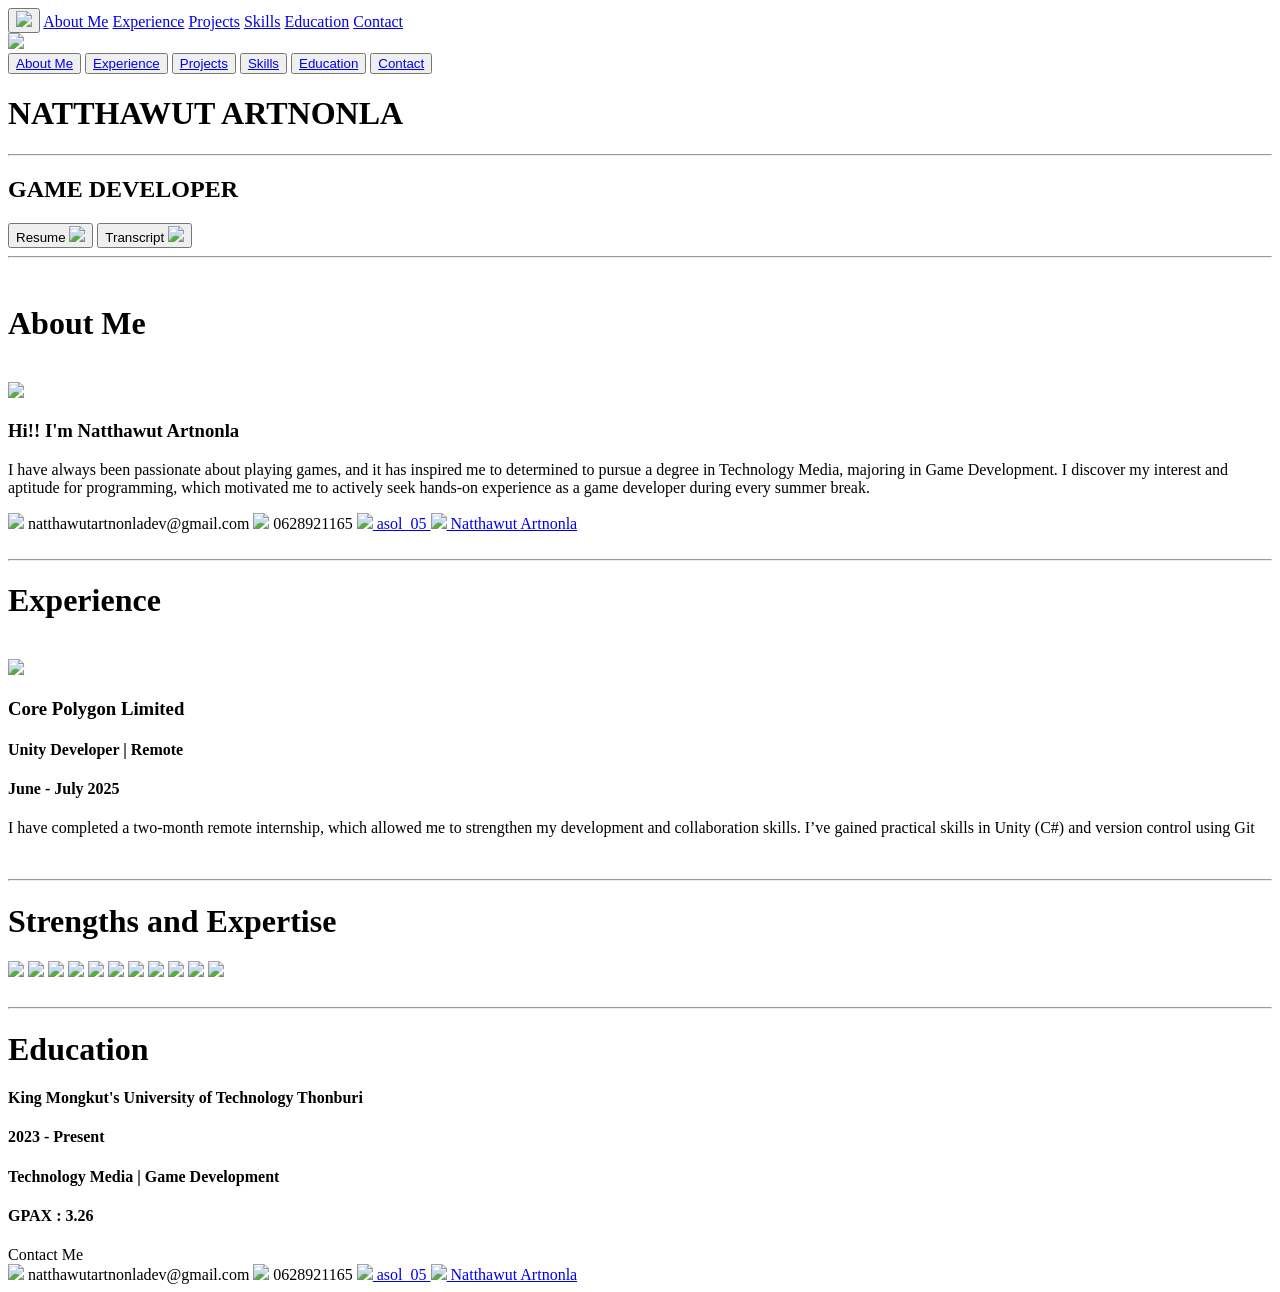
==== index.html @ 7ae58d37 "feat : upload html files" ====
<!DOCTYPE html>
<html lang="en">
<head>
    <meta charset="UTF-8">
    <meta name="viewport" content="width=device-width, initial-scale=1.0">
    <title>NATTHAWUT ARTNONLA</title>
    <link rel="stylesheet" href="CSS/home_page.css">
    <script src="JS/home_page.js"></script>
</head>
<body>

    <div id="side-menubar">
        <div>
            <button id="closesidebar"><img src="CSS/Picture/Icon/cancel.png"></button>
            <a href="#aboutMe">About Me</a>
            <a href="#experience">Experience</a>
            <a href="project.html">Projects</a>
            <a href="#skills">Skills</a>
            <a href="#education">Education</a>
            <a href="#footer">Contact</a>
        </div>
    </div>

    <a id="showsidebar">
        <img src="CSS/Picture/Icon/menu.png">
    </a>

    <div class="container">
        <div class="menu" id="menu">
            <button><a href="#aboutMe">About Me</a></button>
            <button><a href="#experience">Experience</a></button>
            <button><a href="project.html">Projects</a></button>
            <button><a href="#skills">Skills</a></button>
            <button><a href="#education">Education</a></button>
            <button><a href="#footer">Contact</a></button>
        </div>
        <div class="name_and_position">
            <div>
                <h1>NATTHAWUT ARTNONLA</h1>
                <hr>
                <h2>GAME DEVELOPER</h2>
                <div class="doc_btn">
                    <a href="CSS/Picture/Other/Natthawut_Artnonla_Resume.pdf" download><button>Resume <img src="CSS/Picture/Icon/724933.png"></button></a>
                    <a href="CSS/Picture/Other/Natthawut_Artnonla_Transcript.pdf"><button>Transcript <img src="CSS/Picture/Icon/724933.png"></button></a>
                </div>
            </div>
        </div>
    </div>

    <div id="BG">
        <div id="aboutMe">
            <hr>
            <br>
            <h1>About Me</h1>
            <br>
            <div id="left">
                <img src="CSS/Picture/Other/asic.jpg">
                <h3>Hi!! I'm Natthawut Artnonla</h3>
            </div>
            <div id="right">
                <p>I have always been passionate about playing games, and it has inspired me to determined to pursue 
                    a degree in Technology Media, majoring in Game Development. I discover my interest and aptitude for programming,
                     which motivated me to actively seek hands-on experience as a game developer during every summer break.
                </p>
                <div id="contact">
                    <a id="email"><img src="CSS/Picture/Icon/19578_0.jpg"> natthawutartnonladev@gmail.com</a>
                    <a id="tel"><img src="CSS/Picture/Icon/19579_0.jpg"> 0628921165</a>
                    <a id="ig" href="https://www.instagram.com/a.sol_05/" target="_blank"><img src="CSS/Picture/Icon/instagram_logo_icon_189247.png"> asol_05 </a>
                    <a id="linkedIn" href="https://www.linkedin.com/in/natthawut-artnonla-027340320/" target="_blank"><img src="CSS/Picture/Icon/19580_0.jpg"> Natthawut Artnonla</a>
                </div>
            </div>
            <br>
            <hr>
        </div>

        <div id="experience">
            <h1>Experience</h1>
            <br>
            <div id="workInfo">
                <div id="comany">
                    <img src="CSS/Picture/Other/CorePolygon.png">
                    <h3>Core Polygon Limited</h3>
                </div>
                <div id="jd">
                    <div id="details">
                        <h4>Unity Developer | Remote</h4>
                        <h4>June - July 2025</h4>
                    </div>
                    <p>I have completed a two-month remote internship, which allowed me to strengthen my development and collaboration skills.
                        I’ve gained practical skills in Unity (C#) and version control using Git
                    </p>
                </div>
            </div>
            <br>
            <hr>
        </div>

        <div id="skills">
            <h1>Strengths and Expertise</h1>
            <div id="skillsicon">
                <img src="CSS/Picture/Skills/unity.png">
                <img src="CSS/Picture/Skills/maya.webp">
                <img src="CSS/Picture/Skills/vscode.jpg">
                <img src="CSS/Picture/Skills/git.png">
                <img src="CSS/Picture/Skills/github.png">
                <img src="CSS/Picture/Skills/gitlab.png">
                <img src="CSS/Picture/Skills/sourcetree.jpg">
                <img src="CSS/Picture/Skills/cshape.png">
                <img src="CSS/Picture/Skills/html5.png">
                <img src="CSS/Picture/Skills/css.png">
                <img src="CSS/Picture/Skills/javascript.png">
            </div>
            <br>
            <hr>
        </div>

        <div id="education">
            <h1>Education</h1>
            <div id="university">
                <h4>King Mongkut's University of Technology Thonburi</h4>
                <h4>2023 - Present</h4>
                <h4>Technology Media | Game Development</h4>
                <h4>GPAX : 3.26</h4>
            </div>
        </div>
    </div>

    <div id="footer">
        Contact Me
        <div id="contact_me">
            <a><img src="CSS/Picture/Icon/19578_0.jpg"> natthawutartnonladev@gmail.com</a>
            <a><img src="CSS/Picture/Icon/19579_0.jpg"> 0628921165</a>
            <a id="ig" href="https://www.instagram.com/a.sol_05/" target="_blank"><img src="CSS/Picture/Icon/instagram_logo_icon_189247.png"> asol_05 </a>
            <a href="https://www.linkedin.com/in/natthawut-artnonla-027340320/" target="_blank"><img src="CSS/Picture/Icon/19580_0.jpg"> Natthawut Artnonla</a>
        </div>        
    </div>
</body>
</html>
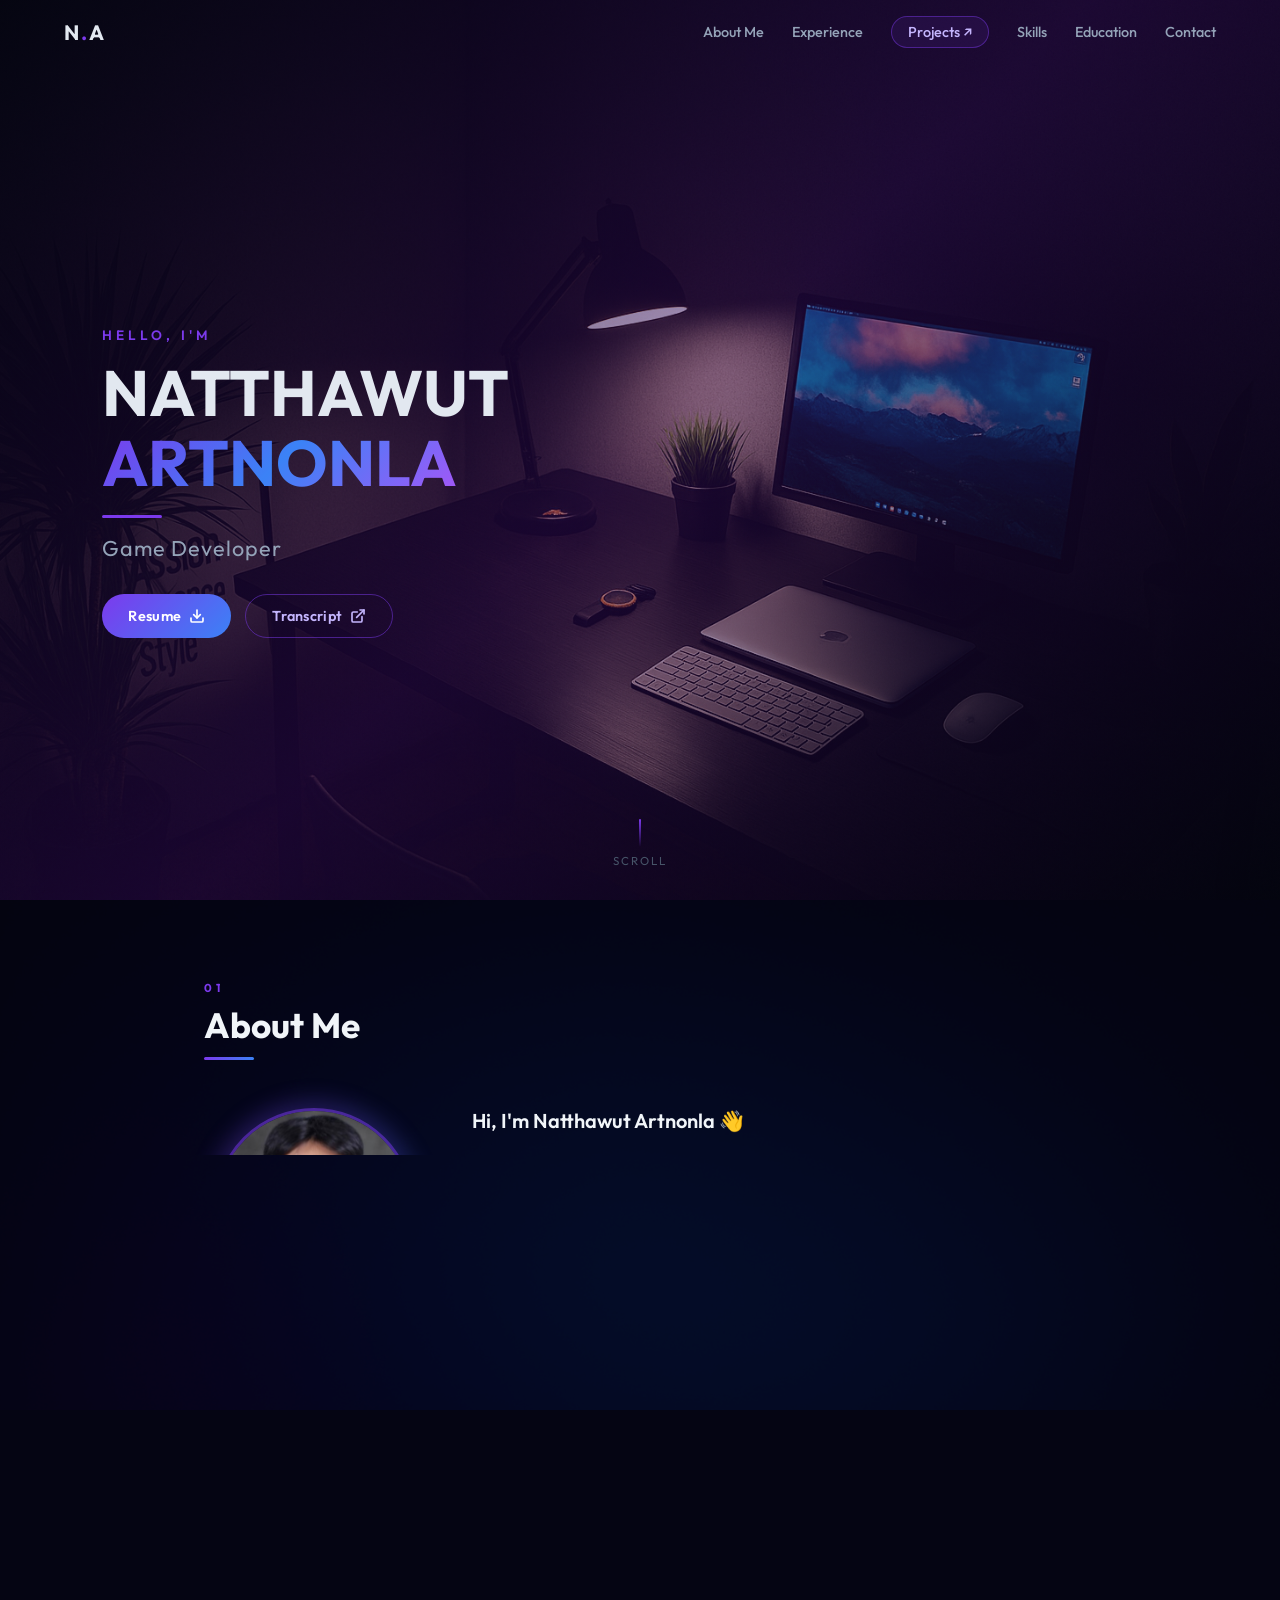
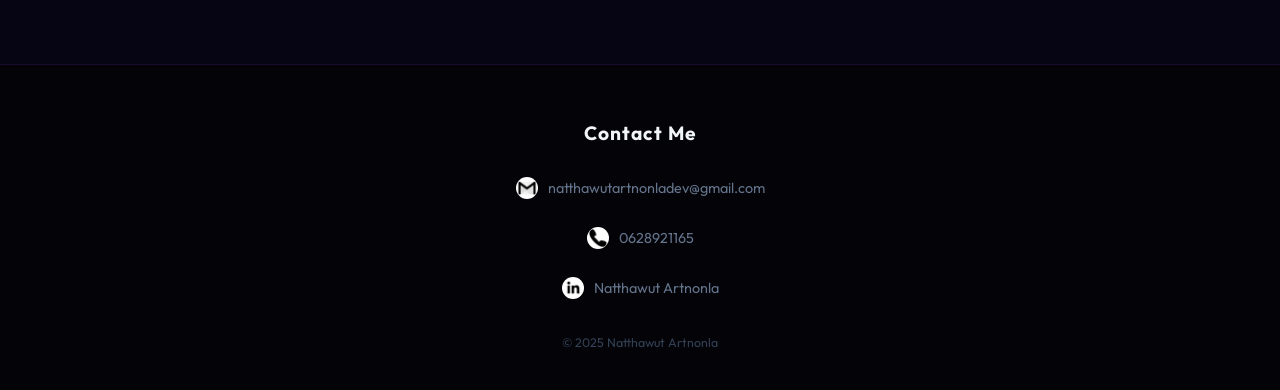
==== commit 4bda751b: "feat : redesign homepage by vibe coding" ====
--- a/index.html
+++ b/index.html
@@ -1,138 +1,347 @@
 <!DOCTYPE html>
 <html lang="en">
+
 <head>
     <meta charset="UTF-8">
     <meta name="viewport" content="width=device-width, initial-scale=1.0">
     <title>NATTHAWUT ARTNONLA</title>
+    <link rel="preconnect" href="https://fonts.googleapis.com">
+    <link rel="preconnect" href="https://fonts.gstatic.com" crossorigin>
+    <link href="https://fonts.googleapis.com/css2?family=Outfit:wght@300;400;500;600;700&display=swap" rel="stylesheet">
     <link rel="stylesheet" href="CSS/home_page.css">
-    <script src="JS/home_page.js"></script>
 </head>
+
 <body>
 
+    <!-- ===== SIDEBAR (mobile) ===== -->
     <div id="side-menubar">
-        <div>
-            <button id="closesidebar"><img src="CSS/Picture/Icon/cancel.png"></button>
-            <a href="#aboutMe">About Me</a>
-            <a href="#experience">Experience</a>
-            <a href="project.html">Projects</a>
-            <a href="#skills">Skills</a>
-            <a href="#education">Education</a>
-            <a href="#footer">Contact</a>
+        <div class="sidebar-inner">
+            <button id="closesidebar" aria-label="Close menu">
+                <svg xmlns="http://www.w3.org/2000/svg" width="22" height="22" viewBox="0 0 24 24" fill="none"
+                    stroke="currentColor" stroke-width="2.5" stroke-linecap="round" stroke-linejoin="round">
+                    <line x1="18" y1="6" x2="6" y2="18"></line>
+                    <line x1="6" y1="6" x2="18" y2="18"></line>
+                </svg>
+            </button>
+            <nav class="sidebar-nav">
+                <a href="#aboutMe">About Me</a>
+                <a href="#experience">Experience</a>
+                <a href="project.html">Projects</a>
+                <a href="#skills">Skills</a>
+                <a href="#education">Education</a>
+                <a href="#footer">Contact</a>
+            </nav>
         </div>
     </div>
-
-    <a id="showsidebar">
-        <img src="CSS/Picture/Icon/menu.png">
-    </a>
-
-    <div class="container">
-        <div class="menu" id="menu">
-            <button><a href="#aboutMe">About Me</a></button>
-            <button><a href="#experience">Experience</a></button>
-            <button><a href="project.html">Projects</a></button>
-            <button><a href="#skills">Skills</a></button>
-            <button><a href="#education">Education</a></button>
-            <button><a href="#footer">Contact</a></button>
+    <div id="sidebar-overlay"></div>
+
+    <!-- ===== TOP NAVBAR ===== -->
+    <header class="navbar" id="navbar">
+        <!-- Hamburger (visible ≤560px) -->
+        <button id="showsidebar" aria-label="Open menu">
+            <span></span><span></span><span></span>
+        </button>
+
+        <div class="nav-logo">N<span class="accent">.</span>A</div>
+
+        <nav class="nav-links">
+            <a href="#aboutMe" class="nav-link">About Me</a>
+            <a href="#experience" class="nav-link">Experience</a>
+            <a href="project.html" class="nav-link nav-link-projects">Projects ↗</a>
+            <a href="#skills" class="nav-link">Skills</a>
+            <a href="#education" class="nav-link">Education</a>
+            <a href="#footer" class="nav-link">Contact</a>
+        </nav>
+    </header>
+
+    <!-- ===== HERO ===== -->
+    <section class="hero">
+        <div class="hero-overlay"></div>
+        <div class="hero-content">
+            <p class="hero-eyebrow">Hello, I'm</p>
+            <h1 class="hero-name">NATTHAWUT<br><span class="gradient-text">ARTNONLA</span></h1>
+            <hr class="hero-divider">
+            <h2 class="hero-role">Game Developer</h2>
+            <div class="hero-btns">
+                <a href="CSS/Picture/Other/Natthawut_Artnonla_Resume.pdf" download class="btn btn-primary">
+                    Resume
+                    <svg xmlns="http://www.w3.org/2000/svg" width="16" height="16" viewBox="0 0 24 24" fill="none"
+                        stroke="currentColor" stroke-width="2.5" stroke-linecap="round" stroke-linejoin="round">
+                        <path d="M21 15v4a2 2 0 0 1-2 2H5a2 2 0 0 1-2-2v-4" />
+                        <polyline points="7 10 12 15 17 10" />
+                        <line x1="12" y1="15" x2="12" y2="3" />
+                    </svg>
+                </a>
+                <a href="CSS/Picture/Other/Natthawut_Artnonla_Transcript.pdf" target="_blank" class="btn btn-outline">
+                    Transcript
+                    <svg xmlns="http://www.w3.org/2000/svg" width="16" height="16" viewBox="0 0 24 24" fill="none"
+                        stroke="currentColor" stroke-width="2.5" stroke-linecap="round" stroke-linejoin="round">
+                        <path d="M18 13v6a2 2 0 0 1-2 2H5a2 2 0 0 1-2-2V8a2 2 0 0 1 2-2h6" />
+                        <polyline points="15 3 21 3 21 9" />
+                        <line x1="10" y1="14" x2="21" y2="3" />
+                    </svg>
+                </a>
+            </div>
         </div>
-        <div class="name_and_position">
-            <div>
-                <h1>NATTHAWUT ARTNONLA</h1>
-                <hr>
-                <h2>GAME DEVELOPER</h2>
-                <div class="doc_btn">
-                    <a href="CSS/Picture/Other/Natthawut_Artnonla_Resume.pdf" download><button>Resume <img src="CSS/Picture/Icon/724933.png"></button></a>
-                    <a href="CSS/Picture/Other/Natthawut_Artnonla_Transcript.pdf"><button>Transcript <img src="CSS/Picture/Icon/724933.png"></button></a>
-                </div>
-            </div>
+        <div class="hero-scroll-hint">
+            <span></span>Scroll
         </div>
-    </div>
-
-    <div id="BG">
-        <div id="aboutMe">
-            <hr>
-            <br>
-            <h1>About Me</h1>
-            <br>
-            <div id="left">
-                <img src="CSS/Picture/Other/asic.jpg">
-                <h3>Hi!! I'm Natthawut Artnonla</h3>
-            </div>
-            <div id="right">
-                <p>I have always been passionate about playing games, and it has inspired me to determined to pursue 
-                    a degree in Technology Media, majoring in Game Development. I discover my interest and aptitude for programming,
-                     which motivated me to actively seek hands-on experience as a game developer during every summer break.
-                </p>
-                <div id="contact">
-                    <a id="email"><img src="CSS/Picture/Icon/19578_0.jpg"> natthawutartnonladev@gmail.com</a>
-                    <a id="tel"><img src="CSS/Picture/Icon/19579_0.jpg"> 0628921165</a>
-                    <a id="ig" href="https://www.instagram.com/a.sol_05/" target="_blank"><img src="CSS/Picture/Icon/instagram_logo_icon_189247.png"> asol_05 </a>
-                    <a id="linkedIn" href="https://www.linkedin.com/in/natthawut-artnonla-027340320/" target="_blank"><img src="CSS/Picture/Icon/19580_0.jpg"> Natthawut Artnonla</a>
-                </div>
-            </div>
-            <br>
-            <hr>
+    </section>
+
+    <!-- ===== MAIN CONTENT ===== -->
+    <main id="main-content">
+
+        <!-- About Me -->
+        <section id="aboutMe" class="content-section">
+            <div class="section-label">01</div>
+            <h2 class="section-title">About Me</h2>
+            <div class="about-grid">
+                <div class="about-photo">
+                    <img src="CSS/Picture/Other/asic.jpg" alt="Natthawut Artnonla">
+                    <div class="photo-glow"></div>
+                </div>
+                <div class="about-text">
+                    <h3 class="about-name">Hi, I'm Natthawut Artnonla 👋</h3>
+                    <p class="about-bio">
+                        I have always been passionate about playing games, and it inspired me to pursue a degree in
+                        Technology Media, majoring in Game Development. I discovered my interest and aptitude for
+                        programming, which motivated me to actively seek hands-on experience as a game developer
+                        during every summer break.
+                    </p>
+                    <div class="contact-chips">
+                        <a class="chip" href="mailto:natthawutartnonladev@gmail.com">
+                            <img src="CSS/Picture/Icon/19578_0.jpg" alt="email">
+                            natthawutartnonladev@gmail.com
+                        </a>
+                        <a class="chip">
+                            <img src="CSS/Picture/Icon/19579_0.jpg" alt="phone">
+                            062-892-1165
+                        </a>
+                        <a class="chip" href="https://www.linkedin.com/in/natthawut-artnonla-027340320/"
+                            target="_blank">
+                            <img src="CSS/Picture/Icon/19580_0.jpg" alt="linkedin">
+                            Natthawut Artnonla
+                        </a>
+                    </div>
+                </div>
+            </div>
+        </section>
+
+        <!-- Experience -->
+        <section id="experience" class="content-section">
+            <div class="section-label">02</div>
+            <h2 class="section-title">Experience</h2>
+
+            <div class="exp-card">
+                <div class="exp-company">
+                    <img src="CSS/Picture/Other/CorePolygon.png" alt="Core Polygon Limited">
+                    <div class="exp-company-meta">
+                        <h3>Core Polygon Limited</h3>
+                        <div class="exp-badges">
+                            <span class="badge badge-blue">Remote</span>
+                            <span class="badge badge-purple">1 Month 26 days</span>
+                        </div>
+                    </div>
+                </div>
+                <div class="exp-divider"></div>
+                <div class="exp-details">
+                    <div class="exp-header">
+                        <span class="exp-role">Unity Developer</span>
+                        <span class="exp-date">5 June – 31 July 2025</span>
+                    </div>
+                    <p class="exp-desc">
+                        Completed a 2-month remote internship developing two 2D games in Unity using Git for team
+                        collaboration. I had learnt design patterns for player skills and UI systems to improve
+                        maintainability. Applied lazy update techniques to optimize performance by avoiding unnecessary
+                        per-frame processing. Structured character systems using the MVC (Model–View–Controller)
+                        pattern. Developed dynamic UI instantiation with prefabs to reduce scene conflicts and improve
+                        Git workflow.
+                    </p>
+                </div>
+            </div>
+        </section>
+
+        <!-- Skills -->
+        <section id="skills" class="content-section">
+            <div class="section-label">03</div>
+            <h2 class="section-title">Strengths &amp; Expertise</h2>
+            <div class="skills-grid">
+
+                <!-- Game Dev -->
+                <div class="skill-card">
+                    <img src="CSS/Picture/Skills/unity.png" alt="Unity">
+                    <div class="skill-info">
+                        <h4>Unity</h4>
+                        <p>Primary engine for 2D/3D game development and mobile publishing.</p>
+                    </div>
+                </div>
+                <div class="skill-card">
+                    <img src="CSS/Picture/Skills/cshape.png" alt="C#">
+                    <div class="skill-info">
+                        <h4>C#</h4>
+                        <p>Main scripting language for game logic, systems and tools in Unity.</p>
+                    </div>
+                </div>
+
+                <!-- 3D & Version Control -->
+                <div class="skill-card">
+                    <img src="CSS/Picture/Skills/maya.webp" alt="Maya">
+                    <div class="skill-info">
+                        <h4>Autodesk Maya</h4>
+                        <p>3D modelling and rigging for game-ready assets and animations.</p>
+                    </div>
+                </div>
+                <div class="skill-card">
+                    <img src="CSS/Picture/Skills/git.png" alt="Git">
+                    <div class="skill-info">
+                        <h4>Git</h4>
+                        <p>Version control for solo and team-based game projects.</p>
+                    </div>
+                </div>
+                <div class="skill-card">
+                    <img src="CSS/Picture/Skills/github.png" alt="GitHub">
+                    <div class="skill-info">
+                        <h4>GitHub</h4>
+                        <p>Remote repository hosting, pull requests and code review.</p>
+                    </div>
+                </div>
+                <div class="skill-card">
+                    <img src="CSS/Picture/Skills/gitlab.png" alt="GitLab">
+                    <div class="skill-info">
+                        <h4>GitLab</h4>
+                        <p>CI/CD pipelines and project management used during internship.</p>
+                    </div>
+                </div>
+                <div class="skill-card">
+                    <img src="CSS/Picture/Skills/sourcetree.jpg" alt="Sourcetree">
+                    <div class="skill-info">
+                        <h4>Sourcetree</h4>
+                        <p>GUI Git client for managing branches and merge workflows.</p>
+                    </div>
+                </div>
+
+                <!-- Web -->
+                <div class="skill-card">
+                    <img src="CSS/Picture/Skills/html5.png" alt="HTML5">
+                    <div class="skill-info">
+                        <h4>HTML5</h4>
+                        <p>Semantic markup for building accessible and structured web pages.</p>
+                    </div>
+                </div>
+                <div class="skill-card">
+                    <img src="CSS/Picture/Skills/css.png" alt="CSS">
+                    <div class="skill-info">
+                        <h4>CSS3</h4>
+                        <p>Responsive layouts, animations and modern visual styling.</p>
+                    </div>
+                </div>
+                <div class="skill-card">
+                    <img src="CSS/Picture/Skills/javascript.png" alt="JavaScript">
+                    <div class="skill-info">
+                        <h4>JavaScript</h4>
+                        <p>Interactive UI logic and DOM manipulation for web portfolio.</p>
+                    </div>
+                </div>
+                <div class="skill-card">
+                    <img src="CSS/Picture/Skills/vscode.jpg" alt="VS Code">
+                    <div class="skill-info">
+                        <h4>VS Code</h4>
+                        <p>Primary code editor with extensions for Unity, web and Git.</p>
+                    </div>
+                </div>
+                <div class="skill-card">
+                    <img src="CSS/Picture/Skills/antigravity.png" alt="Antigravity">
+                    <div class="skill-info">
+                        <h4>Antigravity</h4>
+                        <p>Primary code editor with vibe coding.</p>
+                    </div>
+                </div>
+
+            </div>
+        </section>
+
+        <!-- Education -->
+        <section id="education" class="content-section">
+            <div class="section-label">04</div>
+            <h2 class="section-title">Education</h2>
+            <div class="edu-card">
+                <div class="edu-icon">🎓</div>
+                <div class="edu-info">
+                    <div class="edu-row">
+                        <h3>King Mongkut's University of Technology Thonburi</h3>
+                        <span class="edu-year">2023 – Present</span>
+                    </div>
+                    <p class="edu-major">Technology Media &nbsp;|&nbsp; Game Development</p>
+                    <p class="edu-gpa">GPAX: <strong>3.26</strong></p>
+                </div>
+            </div>
+        </section>
+
+    </main>
+
+    <!-- ===== FOOTER ===== -->
+    <footer id="footer">
+        <p class="footer-heading">Contact Me</p>
+        <div class="footer-links">
+            <a href="mailto:natthawutartnonladev@gmail.com">
+                <img src="CSS/Picture/Icon/19578_0.jpg" alt="email"> natthawutartnonladev@gmail.com
+            </a>
+            <a>
+                <img src="CSS/Picture/Icon/19579_0.jpg" alt="phone"> 0628921165
+            </a>
+            <a href="https://www.linkedin.com/in/natthawut-artnonla-027340320/" target="_blank">
+                <img src="CSS/Picture/Icon/19580_0.jpg" alt="linkedin"> Natthawut Artnonla
+            </a>
         </div>
-
-        <div id="experience">
-            <h1>Experience</h1>
-            <br>
-            <div id="workInfo">
-                <div id="comany">
-                    <img src="CSS/Picture/Other/CorePolygon.png">
-                    <h3>Core Polygon Limited</h3>
-                </div>
-                <div id="jd">
-                    <div id="details">
-                        <h4>Unity Developer | Remote</h4>
-                        <h4>June - July 2025</h4>
-                    </div>
-                    <p>I have completed a two-month remote internship, which allowed me to strengthen my development and collaboration skills.
-                        I’ve gained practical skills in Unity (C#) and version control using Git
-                    </p>
-                </div>
-            </div>
-            <br>
-            <hr>
-        </div>
-
-        <div id="skills">
-            <h1>Strengths and Expertise</h1>
-            <div id="skillsicon">
-                <img src="CSS/Picture/Skills/unity.png">
-                <img src="CSS/Picture/Skills/maya.webp">
-                <img src="CSS/Picture/Skills/vscode.jpg">
-                <img src="CSS/Picture/Skills/git.png">
-                <img src="CSS/Picture/Skills/github.png">
-                <img src="CSS/Picture/Skills/gitlab.png">
-                <img src="CSS/Picture/Skills/sourcetree.jpg">
-                <img src="CSS/Picture/Skills/cshape.png">
-                <img src="CSS/Picture/Skills/html5.png">
-                <img src="CSS/Picture/Skills/css.png">
-                <img src="CSS/Picture/Skills/javascript.png">
-            </div>
-            <br>
-            <hr>
-        </div>
-
-        <div id="education">
-            <h1>Education</h1>
-            <div id="university">
-                <h4>King Mongkut's University of Technology Thonburi</h4>
-                <h4>2023 - Present</h4>
-                <h4>Technology Media | Game Development</h4>
-                <h4>GPAX : 3.26</h4>
-            </div>
-        </div>
-    </div>
-
-    <div id="footer">
-        Contact Me
-        <div id="contact_me">
-            <a><img src="CSS/Picture/Icon/19578_0.jpg"> natthawutartnonladev@gmail.com</a>
-            <a><img src="CSS/Picture/Icon/19579_0.jpg"> 0628921165</a>
-            <a id="ig" href="https://www.instagram.com/a.sol_05/" target="_blank"><img src="CSS/Picture/Icon/instagram_logo_icon_189247.png"> asol_05 </a>
-            <a href="https://www.linkedin.com/in/natthawut-artnonla-027340320/" target="_blank"><img src="CSS/Picture/Icon/19580_0.jpg"> Natthawut Artnonla</a>
-        </div>        
-    </div>
+        <p class="footer-copy">© 2025 Natthawut Artnonla</p>
+    </footer>
+
+    <script>
+        // ----- Navbar scroll shadow -----
+        const navbar = document.getElementById('navbar');
+        window.addEventListener('scroll', () => {
+            navbar.classList.toggle('scrolled', window.scrollY > 40);
+        });
+
+        // ----- Sidebar toggle -----
+        const showBtn = document.getElementById('showsidebar');
+        const closeBtn = document.getElementById('closesidebar');
+        const sidebar = document.getElementById('side-menubar');
+        const overlay = document.getElementById('sidebar-overlay');
+
+        function openSidebar() {
+            sidebar.classList.add('open');
+            overlay.classList.add('open');
+            document.body.classList.add('no-scroll');
+        }
+        function closeSidebar() {
+            sidebar.classList.remove('open');
+            overlay.classList.remove('open');
+            document.body.classList.remove('no-scroll');
+        }
+
+        showBtn.addEventListener('click', openSidebar);
+        closeBtn.addEventListener('click', closeSidebar);
+        overlay.addEventListener('click', closeSidebar);
+
+        // Close sidebar when a link is clicked
+        document.querySelectorAll('.sidebar-nav a').forEach(link => {
+            link.addEventListener('click', closeSidebar);
+        });
+
+        // ----- Scroll-reveal animation -----
+        const observer = new IntersectionObserver((entries) => {
+            entries.forEach(e => {
+                if (e.isIntersecting) {
+                    e.target.classList.add('visible');
+                    observer.unobserve(e.target);
+                }
+            });
+        }, { threshold: 0.12 });
+
+        document.querySelectorAll('.content-section').forEach(el => observer.observe(el));
+    </script>
+
 </body>
+
 </html>
--- a/CSS/home_page.css
+++ b/CSS/home_page.css
@@ -0,0 +1,1007 @@
+/* =============================================
+   RESET & BASE
+   ============================================= */
+*,
+*::before,
+*::after {
+    margin: 0;
+    padding: 0;
+    box-sizing: border-box;
+}
+
+html {
+    font-family: 'Outfit', Arial, sans-serif;
+    scroll-behavior: smooth;
+    font-size: 16px;
+}
+
+body {
+    background-color: #05050f;
+    color: #e2e8f0;
+    overflow-x: hidden;
+}
+
+body.no-scroll {
+    overflow: hidden;
+}
+
+a {
+    text-decoration: none;
+    color: inherit;
+    cursor: pointer;
+}
+
+/* =============================================
+   GRADIENT TEXT
+   ============================================= */
+.gradient-text {
+    background: linear-gradient(135deg, #7c3aed 0%, #3b82f6 50%, #a855f7 100%);
+    -webkit-background-clip: text;
+    -webkit-text-fill-color: transparent;
+    background-clip: text;
+}
+
+/* =============================================
+   BADGES (shared with project.css style)
+   ============================================= */
+.badge {
+    display: inline-block;
+    font-size: 0.72rem;
+    font-weight: 600;
+    letter-spacing: 1px;
+    text-transform: uppercase;
+    padding: 4px 12px;
+    border-radius: 50px;
+}
+
+.badge-blue {
+    background: rgba(59, 130, 246, 0.15);
+    color: #60a5fa;
+    border: 1px solid rgba(59, 130, 246, 0.3);
+}
+
+.badge-purple {
+    background: rgba(124, 58, 237, 0.15);
+    color: #c4b5fd;
+    border: 1px solid rgba(124, 58, 237, 0.3);
+}
+
+/* =============================================
+   TOP NAVBAR
+   ============================================= */
+.navbar {
+    position: fixed;
+    top: 0;
+    left: 0;
+    width: 100%;
+    z-index: 90;
+    display: flex;
+    align-items: center;
+    justify-content: space-between;
+    padding: 0 5%;
+    height: 64px;
+    background: rgba(5, 5, 20, 0);
+    transition: background 0.4s ease, box-shadow 0.4s ease, border-bottom 0.4s ease;
+}
+
+.navbar.scrolled {
+    background: rgba(5, 5, 20, 0.85);
+    backdrop-filter: blur(20px);
+    -webkit-backdrop-filter: blur(20px);
+    box-shadow: 0 1px 0 rgba(124, 58, 237, 0.2);
+}
+
+.nav-logo {
+    font-size: 1.3rem;
+    font-weight: 700;
+    letter-spacing: 2px;
+    color: #e2e8f0;
+}
+
+.nav-logo .accent {
+    color: #7c3aed;
+}
+
+.nav-links {
+    display: flex;
+    align-items: center;
+    gap: 28px;
+}
+
+.nav-link {
+    font-size: 0.9rem;
+    font-weight: 500;
+    color: #94a3b8;
+    position: relative;
+    transition: color 0.25s;
+}
+
+.nav-link::after {
+    content: '';
+    position: absolute;
+    bottom: -4px;
+    left: 0;
+    width: 0;
+    height: 2px;
+    border-radius: 2px;
+    background: linear-gradient(90deg, #7c3aed, #3b82f6);
+    transition: width 0.3s ease;
+}
+
+.nav-link:hover {
+    color: #e2e8f0;
+}
+
+.nav-link:hover::after {
+    width: 100%;
+}
+
+.nav-link-projects {
+    padding: 6px 16px;
+    border-radius: 50px;
+    border: 1px solid rgba(124, 58, 237, 0.45);
+    color: #c4b5fd;
+    background: rgba(124, 58, 237, 0.1);
+    transition: background 0.3s, border-color 0.3s, color 0.3s, box-shadow 0.3s;
+}
+
+.nav-link-projects:hover {
+    background: linear-gradient(135deg, #7c3aed, #3b82f6);
+    border-color: #7c3aed;
+    color: #fff;
+    box-shadow: 0 0 14px rgba(124, 58, 237, 0.35);
+}
+
+.nav-link-projects::after {
+    display: none;
+}
+
+/* Hamburger button (hidden on desktop) */
+#showsidebar {
+    display: none;
+    flex-direction: column;
+    justify-content: center;
+    align-items: center;
+    gap: 5px;
+    width: 38px;
+    height: 38px;
+    background: rgba(124, 58, 237, 0.15);
+    border: 1px solid rgba(124, 58, 237, 0.35);
+    border-radius: 10px;
+    cursor: pointer;
+    transition: background 0.25s;
+}
+
+#showsidebar span {
+    display: block;
+    width: 18px;
+    height: 2px;
+    border-radius: 2px;
+    background: #c4b5fd;
+    transition: all 0.3s;
+}
+
+#showsidebar:hover {
+    background: rgba(124, 58, 237, 0.3);
+}
+
+/* =============================================
+   SIDEBAR (mobile)
+   ============================================= */
+#sidebar-overlay {
+    display: none;
+    position: fixed;
+    inset: 0;
+    background: rgba(0, 0, 0, 0.55);
+    z-index: 98;
+    opacity: 0;
+    transition: opacity 0.3s;
+}
+
+#sidebar-overlay.open {
+    display: block;
+    opacity: 1;
+}
+
+#side-menubar {
+    position: fixed;
+    top: 0;
+    right: 0;
+    width: 280px;
+    height: 100dvh;
+    z-index: 99;
+    background: rgba(10, 8, 30, 0.97);
+    backdrop-filter: blur(24px);
+    -webkit-backdrop-filter: blur(24px);
+    border-left: 1px solid rgba(124, 58, 237, 0.25);
+    transform: translateX(100%);
+    transition: transform 0.35s cubic-bezier(0.4, 0, 0.2, 1);
+    display: flex;
+    flex-direction: column;
+}
+
+#side-menubar.open {
+    transform: translateX(0);
+}
+
+.sidebar-inner {
+    display: flex;
+    flex-direction: column;
+    height: 100%;
+    padding: 24px;
+}
+
+#closesidebar {
+    align-self: flex-end;
+    background: rgba(124, 58, 237, 0.12);
+    border: 1px solid rgba(124, 58, 237, 0.3);
+    border-radius: 10px;
+    color: #c4b5fd;
+    width: 38px;
+    height: 38px;
+    display: flex;
+    align-items: center;
+    justify-content: center;
+    cursor: pointer;
+    transition: background 0.25s;
+    margin-bottom: 32px;
+}
+
+#closesidebar:hover {
+    background: rgba(124, 58, 237, 0.28);
+}
+
+.sidebar-nav {
+    display: flex;
+    flex-direction: column;
+    gap: 6px;
+}
+
+.sidebar-nav a {
+    font-size: 1rem;
+    font-weight: 500;
+    color: #94a3b8;
+    padding: 14px 18px;
+    border-radius: 12px;
+    transition: background 0.25s, color 0.25s;
+}
+
+.sidebar-nav a:hover {
+    background: rgba(124, 58, 237, 0.15);
+    color: #e2e8f0;
+}
+
+/* =============================================
+   HERO SECTION
+   ============================================= */
+.hero {
+    position: relative;
+    width: 100%;
+    height: 100dvh;
+    min-height: 500px;
+    display: flex;
+    align-items: center;
+
+    background: url("Picture/BackGround/ChatGPT Image Sep 9, 2025, 09_55_13 AM.png") center / cover no-repeat;
+}
+
+.hero-overlay {
+    position: absolute;
+    inset: 0;
+    background: linear-gradient(135deg,
+            rgba(5, 5, 20, 0.78) 0%,
+            rgba(55, 10, 100, 0.45) 50%,
+            rgba(5, 5, 20, 0.65) 100%);
+    pointer-events: none;
+}
+
+.hero-content {
+    position: relative;
+    z-index: 1;
+    padding: 0 8%;
+    padding-top: 64px;
+    /* navbar height */
+    max-width: 700px;
+    animation: hero-fade-in 0.9s ease both;
+}
+
+@keyframes hero-fade-in {
+    from {
+        opacity: 0;
+        transform: translateY(28px);
+    }
+
+    to {
+        opacity: 1;
+        transform: translateY(0);
+    }
+}
+
+.hero-eyebrow {
+    font-size: 0.85rem;
+    font-weight: 600;
+    letter-spacing: 4px;
+    text-transform: uppercase;
+    color: #7c3aed;
+    margin-bottom: 14px;
+}
+
+.hero-name {
+    font-size: clamp(2.2rem, 6vw, 4rem);
+    font-weight: 700;
+    line-height: 1.08;
+    margin-bottom: 18px;
+}
+
+.hero-divider {
+    width: 60px;
+    border: none;
+    border-top: 3px solid #7c3aed;
+    border-radius: 3px;
+    margin-bottom: 16px;
+}
+
+.hero-role {
+    font-size: clamp(1rem, 2.5vw, 1.35rem);
+    font-weight: 400;
+    color: #94a3b8;
+    letter-spacing: 1px;
+    margin-bottom: 32px;
+}
+
+/* CTA buttons */
+.hero-btns {
+    display: flex;
+    gap: 14px;
+    flex-wrap: wrap;
+}
+
+.btn {
+    display: inline-flex;
+    align-items: center;
+    gap: 8px;
+    padding: 12px 26px;
+    border-radius: 50px;
+    font-size: 0.9rem;
+    font-weight: 600;
+    letter-spacing: 0.3px;
+    transition: all 0.3s ease;
+    cursor: pointer;
+    border: none;
+}
+
+.btn-primary {
+    background: linear-gradient(135deg, #7c3aed, #3b82f6);
+    color: #fff;
+}
+
+.btn-primary:hover {
+    transform: translateY(-2px);
+    box-shadow: 0 10px 28px rgba(124, 58, 237, 0.5);
+}
+
+.btn-outline {
+    background: transparent;
+    color: #c4b5fd;
+    border: 1px solid rgba(124, 58, 237, 0.5);
+}
+
+.btn-outline:hover {
+    background: linear-gradient(135deg, #7c3aed, #3b82f6);
+    border-color: #7c3aed;
+    color: #fff;
+}
+
+/* Scroll hint */
+.hero-scroll-hint {
+    position: absolute;
+    bottom: 32px;
+    left: 50%;
+    transform: translateX(-50%);
+    z-index: 1;
+    display: flex;
+    flex-direction: column;
+    align-items: center;
+    gap: 6px;
+    font-size: 0.72rem;
+    letter-spacing: 2px;
+    text-transform: uppercase;
+    color: #475569;
+    animation: bob 2s ease-in-out infinite;
+}
+
+.hero-scroll-hint span {
+    display: block;
+    width: 2px;
+    height: 28px;
+    border-radius: 2px;
+    background: linear-gradient(to bottom, #7c3aed, transparent);
+}
+
+@keyframes bob {
+
+    0%,
+    100% {
+        transform: translateX(-50%) translateY(0);
+    }
+
+    50% {
+        transform: translateX(-50%) translateY(6px);
+    }
+}
+
+/* =============================================
+   MAIN CONTENT AREA
+   ============================================= */
+#main-content {
+    width: 100%;
+    background: url("Picture/BackGround/ChatGPT Image Oct 2, 2025, 12_26_32 AM.png") no-repeat center;
+    background-size: cover;
+    background-attachment: fixed;
+    position: relative;
+}
+
+#main-content::before {
+    content: '';
+    position: absolute;
+    inset: 0;
+    background: rgba(5, 5, 20, 0.82);
+    pointer-events: none;
+}
+
+/* =============================================
+   CONTENT SECTIONS (shared)
+   ============================================= */
+.content-section {
+    position: relative;
+    z-index: 1;
+    max-width: 1000px;
+    margin: 0 auto;
+    padding: 80px 5%;
+
+    /* scroll-reveal start state */
+    opacity: 0;
+    transform: translateY(36px);
+    transition: opacity 0.65s ease, transform 0.65s ease;
+}
+
+.content-section.visible {
+    opacity: 1;
+    transform: translateY(0);
+}
+
+.section-label {
+    font-size: 0.72rem;
+    font-weight: 700;
+    letter-spacing: 4px;
+    text-transform: uppercase;
+    color: #7c3aed;
+    margin-bottom: 8px;
+}
+
+.section-title {
+    font-size: clamp(1.6rem, 4vw, 2.2rem);
+    font-weight: 700;
+    color: #f1f5f9;
+    margin-bottom: 48px;
+    position: relative;
+    display: inline-block;
+}
+
+.section-title::after {
+    content: '';
+    display: block;
+    margin-top: 10px;
+    width: 50px;
+    height: 3px;
+    border-radius: 3px;
+    background: linear-gradient(90deg, #7c3aed, #3b82f6);
+}
+
+/* =============================================
+   ABOUT ME
+   ============================================= */
+.about-grid {
+    display: grid;
+    grid-template-columns: 220px 1fr;
+    gap: 48px;
+    align-items: start;
+}
+
+.about-photo {
+    position: relative;
+    width: 200px;
+    height: 200px;
+    justify-self: center;
+}
+
+.about-photo img {
+    width: 200px;
+    height: 200px;
+    border-radius: 50%;
+    object-fit: cover;
+    border: 3px solid rgba(124, 58, 237, 0.5);
+    position: relative;
+    z-index: 1;
+}
+
+.photo-glow {
+    position: absolute;
+    inset: -6px;
+    border-radius: 50%;
+    background: linear-gradient(135deg, #7c3aed, #3b82f6);
+    opacity: 0.3;
+    filter: blur(12px);
+    z-index: 0;
+}
+
+.about-name {
+    font-size: 1.25rem;
+    font-weight: 600;
+    color: #f1f5f9;
+    margin-bottom: 14px;
+}
+
+.about-bio {
+    font-size: 0.95rem;
+    color: #94a3b8;
+    line-height: 1.8;
+    margin-bottom: 28px;
+}
+
+.contact-chips {
+    display: flex;
+    flex-direction: column;
+    gap: 10px;
+}
+
+.chip {
+    display: inline-flex;
+    align-items: center;
+    gap: 10px;
+    font-size: 0.88rem;
+    color: #94a3b8;
+    padding: 8px 14px;
+    border-radius: 50px;
+    background: rgba(255, 255, 255, 0.04);
+    border: 1px solid rgba(124, 58, 237, 0.2);
+    width: fit-content;
+    transition: background 0.25s, border-color 0.25s, color 0.25s;
+}
+
+.chip:hover {
+    background: linear-gradient(135deg, #7c3aed, #3b82f6);
+    border-color: rgba(124, 58, 237, 0.5);
+    color: #e2e8f0;
+}
+
+.chip img {
+    width: 20px;
+    height: 20px;
+    border-radius: 50%;
+    object-fit: cover;
+}
+
+/* =============================================
+   EXPERIENCE
+   ============================================= */
+.exp-card {
+    background: rgba(255, 255, 255, 0.03);
+    border: 1px solid rgba(124, 58, 237, 0.2);
+    border-radius: 20px;
+    padding: 32px;
+    display: flex;
+    gap: 32px;
+    align-items: flex-start;
+    transition: all 0.3s ease;
+}
+
+.exp-card:hover {
+    border: 1px solid rgba(124, 58, 237);
+    box-shadow: 0 12px 40px rgba(124, 58, 237, 0.5);
+    transform: translateY(-10px);
+    color: #fff;
+}
+
+.exp-company {
+    display: flex;
+    flex-direction: column;
+    align-items: center;
+    gap: 14px;
+    min-width: 130px;
+    text-align: center;
+}
+
+.exp-company img {
+    width: 80px;
+    height: 80px;
+    border-radius: 16px;
+    object-fit: contain;
+    background: rgba(255, 255, 255, 0.06);
+    padding: 8px;
+    border: 1px solid rgba(124, 58, 237, 0.2);
+}
+
+.exp-company-meta h3 {
+    font-size: 0.9rem;
+    font-weight: 600;
+    color: #e2e8f0;
+    margin-bottom: 8px;
+}
+
+.exp-badges {
+    display: flex;
+    gap: 6px;
+    flex-wrap: wrap;
+    justify-content: center;
+}
+
+.exp-divider {
+    width: 1px;
+    align-self: stretch;
+    background: rgba(124, 58, 237, 0.2);
+    flex-shrink: 0;
+}
+
+.exp-details {
+    flex: 1;
+}
+
+.exp-header {
+    display: flex;
+    justify-content: space-between;
+    align-items: center;
+    margin-bottom: 14px;
+    flex-wrap: wrap;
+    gap: 8px;
+}
+
+.exp-role {
+    font-size: 1.05rem;
+    font-weight: 600;
+    color: #c4b5fd;
+}
+
+.exp-date {
+    font-size: 0.82rem;
+    color: #64748b;
+    font-weight: 500;
+}
+
+.exp-desc {
+    font-size: 0.92rem;
+    color: #94a3b8;
+    line-height: 1.75;
+}
+
+/* =============================================
+   SKILLS
+   ============================================= */
+.skills-grid {
+    display: grid;
+    grid-template-columns: repeat(auto-fill, minmax(200px, 1fr));
+    gap: 16px;
+}
+
+.skill-card {
+    display: flex;
+    align-items: center;
+    gap: 14px;
+    padding: 16px 18px;
+    background: rgba(255, 255, 255, 0.03);
+    border: 1px solid rgba(124, 58, 237, 0.18);
+    border-radius: 16px;
+    transition: transform 0.25s, border-color 0.3s, box-shadow 0.3s, background 0.3s;
+    cursor: default;
+}
+
+.skill-card:hover {
+    transform: translateY(-4px);
+    border-color: rgba(124, 58, 237);
+    box-shadow: 0 8px 28px rgba(124, 58, 237, 0.5);
+    background: rgba(124, 58, 237, 0.07);
+}
+
+.skill-card img {
+    width: 48px;
+    height: 48px;
+    border-radius: 10px;
+    object-fit: contain;
+    background: rgba(255, 255, 255, 0.06);
+    padding: 6px;
+    border: 1px solid rgba(124, 58, 237, 0.15);
+    flex-shrink: 0;
+}
+
+.skill-info h4 {
+    font-size: 0.92rem;
+    font-weight: 600;
+    color: #e2e8f0;
+    margin-bottom: 4px;
+}
+
+.skill-info p {
+    font-size: 0.78rem;
+    color: #64748b;
+    line-height: 1.5;
+}
+
+/* =============================================
+   EDUCATION
+   ============================================= */
+.edu-card {
+    display: flex;
+    align-items: flex-start;
+    gap: 24px;
+    background: rgba(255, 255, 255, 0.03);
+    border: 1px solid rgba(124, 58, 237, 0.2);
+    border-radius: 20px;
+    padding: 32px;
+    transition: border-color 0.3s, box-shadow 0.3s;
+}
+
+.edu-card:hover {
+    border-color: rgba(124, 58, 237);
+    box-shadow: 0 12px 40px rgba(124, 58, 237, 0.5);
+}
+
+.edu-icon {
+    font-size: 2.5rem;
+    flex-shrink: 0;
+    line-height: 1;
+}
+
+.edu-info {
+    flex: 1;
+}
+
+.edu-row {
+    display: flex;
+    justify-content: space-between;
+    align-items: flex-start;
+    gap: 16px;
+    flex-wrap: wrap;
+    margin-bottom: 8px;
+}
+
+.edu-row h3 {
+    font-size: 1rem;
+    font-weight: 600;
+    color: #f1f5f9;
+}
+
+.edu-year {
+    font-size: 0.82rem;
+    color: #64748b;
+    white-space: nowrap;
+}
+
+.edu-major {
+    font-size: 0.9rem;
+    color: #94a3b8;
+    margin-bottom: 6px;
+}
+
+.edu-gpa {
+    font-size: 0.88rem;
+    color: #94a3b8;
+}
+
+.edu-gpa strong {
+    color: #c4b5fd;
+}
+
+/* =============================================
+   FOOTER
+   ============================================= */
+#footer {
+    background: #030308;
+    text-align: center;
+    padding: 56px 5% 40px;
+    border-top: 1px solid rgba(124, 58, 237, 0.18);
+}
+
+.footer-heading {
+    font-size: 1.2rem;
+    font-weight: 700;
+    color: #f1f5f9;
+    margin-bottom: 24px;
+    letter-spacing: 1px;
+}
+
+.footer-links {
+    display: flex;
+    flex-direction: column;
+    align-items: center;
+    gap: 12px;
+    margin-bottom: 28px;
+}
+
+.footer-links a {
+    display: inline-flex;
+    align-items: center;
+    gap: 10px;
+    font-size: 0.9rem;
+    color: #64748b;
+    padding: 8px 18px;
+    border-radius: 50px;
+    transition: color 0.25s, background 0.25s;
+}
+
+.footer-links a:hover {
+    color: #e2e8f0;
+    background: rgba(124, 58, 237, 0.12);
+}
+
+.footer-links a img {
+    width: 22px;
+    height: 22px;
+    border-radius: 50%;
+    object-fit: cover;
+}
+
+.footer-copy {
+    font-size: 0.78rem;
+    color: #334155;
+}
+
+/* =============================================
+   RESPONSIVE — ≤ 900px
+   ============================================= */
+@media (max-width: 900px) {
+    .about-grid {
+        grid-template-columns: 1fr;
+        gap: 32px;
+    }
+
+    .exp-card {
+        flex-direction: column;
+        gap: 20px;
+    }
+
+    .exp-company {
+        flex-direction: row;
+        text-align: left;
+        min-width: unset;
+    }
+
+    .exp-divider {
+        display: none;
+    }
+}
+
+/* =============================================
+   RESPONSIVE — ≤ 660px  (sidebar mode)
+   ============================================= */
+@media (max-width: 660px) {
+
+    /* Hide top nav links, show hamburger */
+    .nav-links {
+        display: none;
+    }
+
+    #showsidebar {
+        display: flex;
+    }
+
+}
+
+@media (max-width: 560px) {
+    .hero-content {
+        padding: 0 6%;
+        padding-top: 64px;
+    }
+
+    .hero-name {
+        font-size: clamp(1.8rem, 9vw, 2.6rem);
+    }
+
+    .content-section {
+        padding: 60px 5%;
+    }
+
+    .section-title {
+        margin-bottom: 32px;
+    }
+
+    .exp-company {
+        flex-direction: column;
+    }
+
+    .exp-company img {
+        width: 64px;
+        height: 64px;
+    }
+
+    .exp-header {
+        flex-direction: column;
+        align-items: flex-start;
+    }
+
+    #skillsicon img {
+        width: 56px;
+        height: 56px;
+    }
+
+    .edu-card {
+        flex-direction: column;
+        padding: 24px;
+    }
+
+    .edu-row {
+        flex-direction: column;
+        gap: 4px;
+    }
+
+    .hero-btns {
+        flex-direction: column;
+        align-items: flex-start;
+    }
+
+    .btn {
+        width: 100%;
+        justify-content: center;
+    }
+}
+
+/* =============================================
+   RESPONSIVE — ≤ 460px
+   ============================================= */
+@media (max-width: 460px) {
+    html {
+        font-size: 14px;
+    }
+
+    .navbar {
+        padding: 0 4%;
+        height: 56px;
+    }
+
+    .hero {
+        min-height: 480px;
+    }
+
+    .hero-content {
+        padding-top: 56px;
+    }
+
+    .content-section {
+        padding: 48px 4%;
+    }
+
+    .about-photo,
+    .about-photo img {
+        width: 150px;
+        height: 150px;
+    }
+
+    .chip {
+        font-size: 0.78rem;
+        padding: 7px 12px;
+    }
+
+    .exp-card {
+        padding: 20px;
+    }
+
+    .edu-card {
+        padding: 20px;
+    }
+
+    #skillsicon {
+        gap: 10px;
+    }
+
+    #skillsicon img {
+        width: 50px;
+        height: 50px;
+    }
+
+    #footer {
+        padding: 40px 4% 28px;
+    }
+
+    .footer-links a {
+        font-size: 0.78rem;
+    }
+}
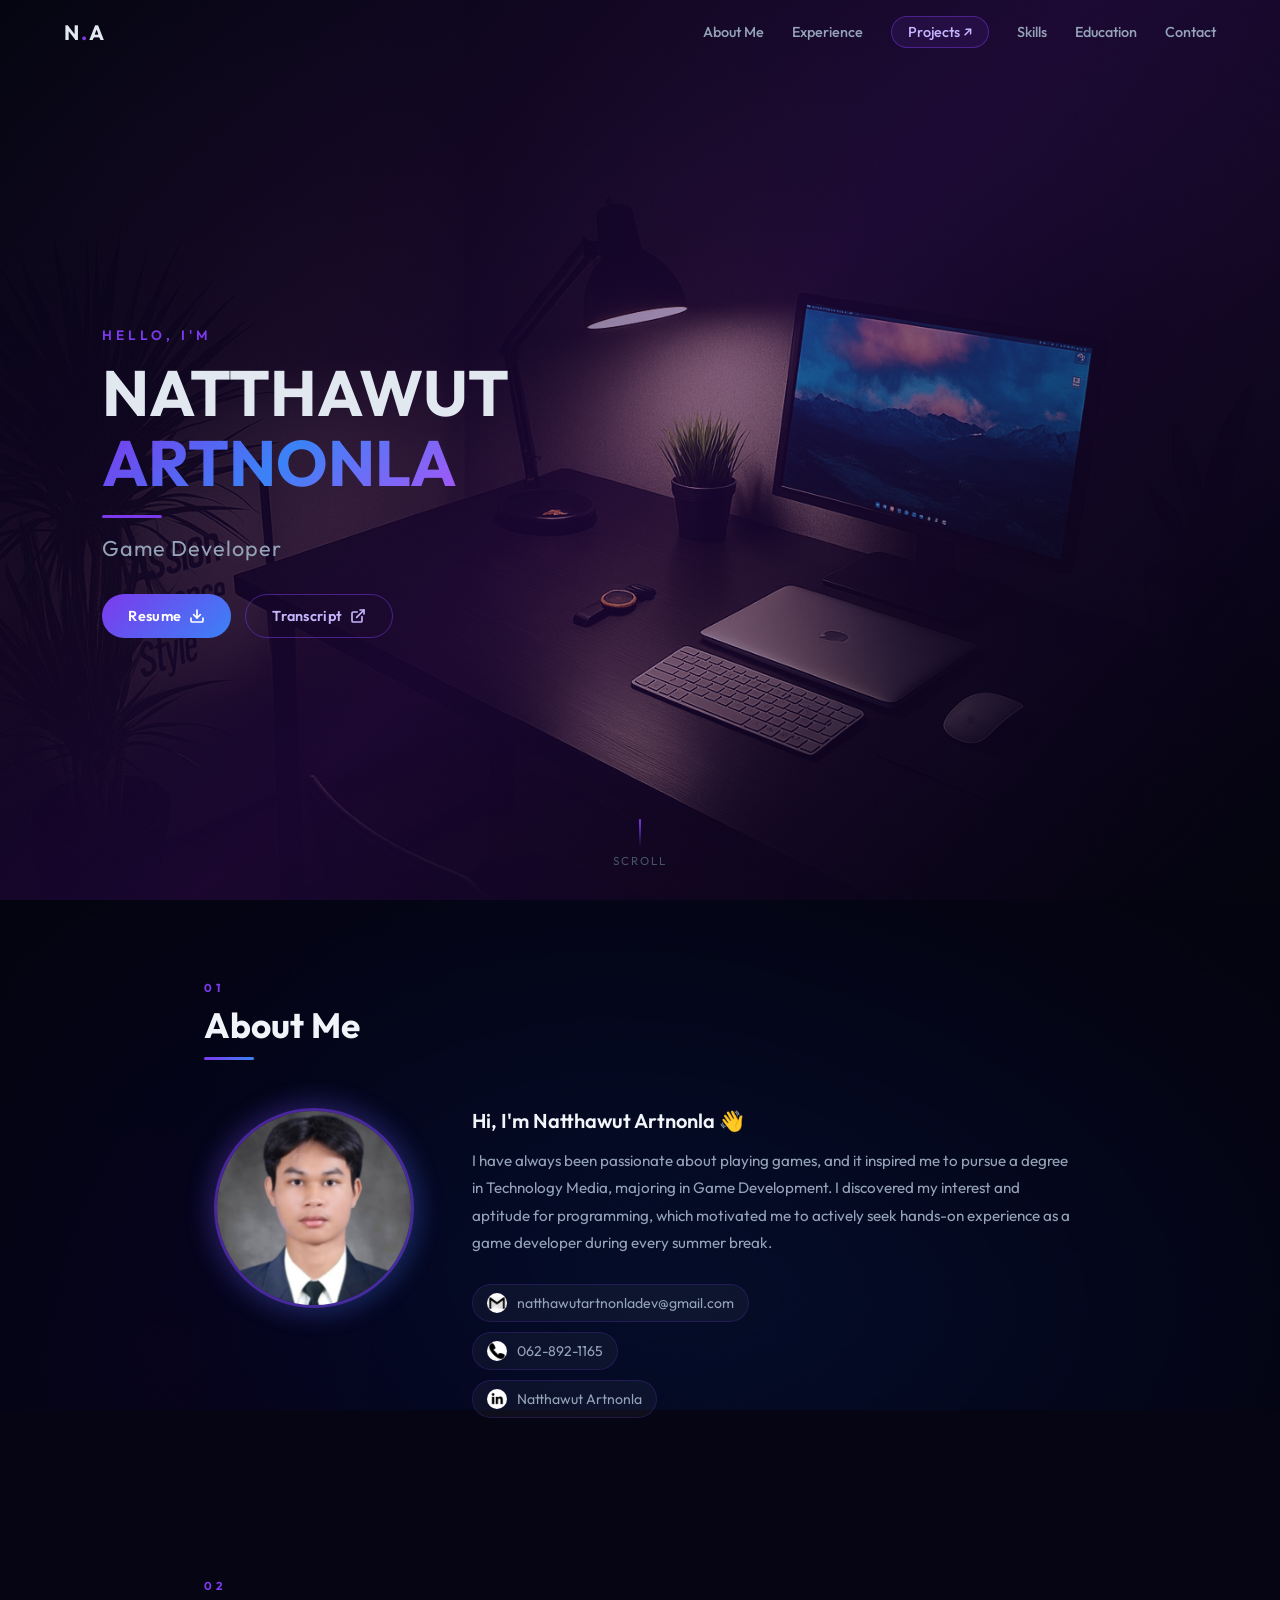
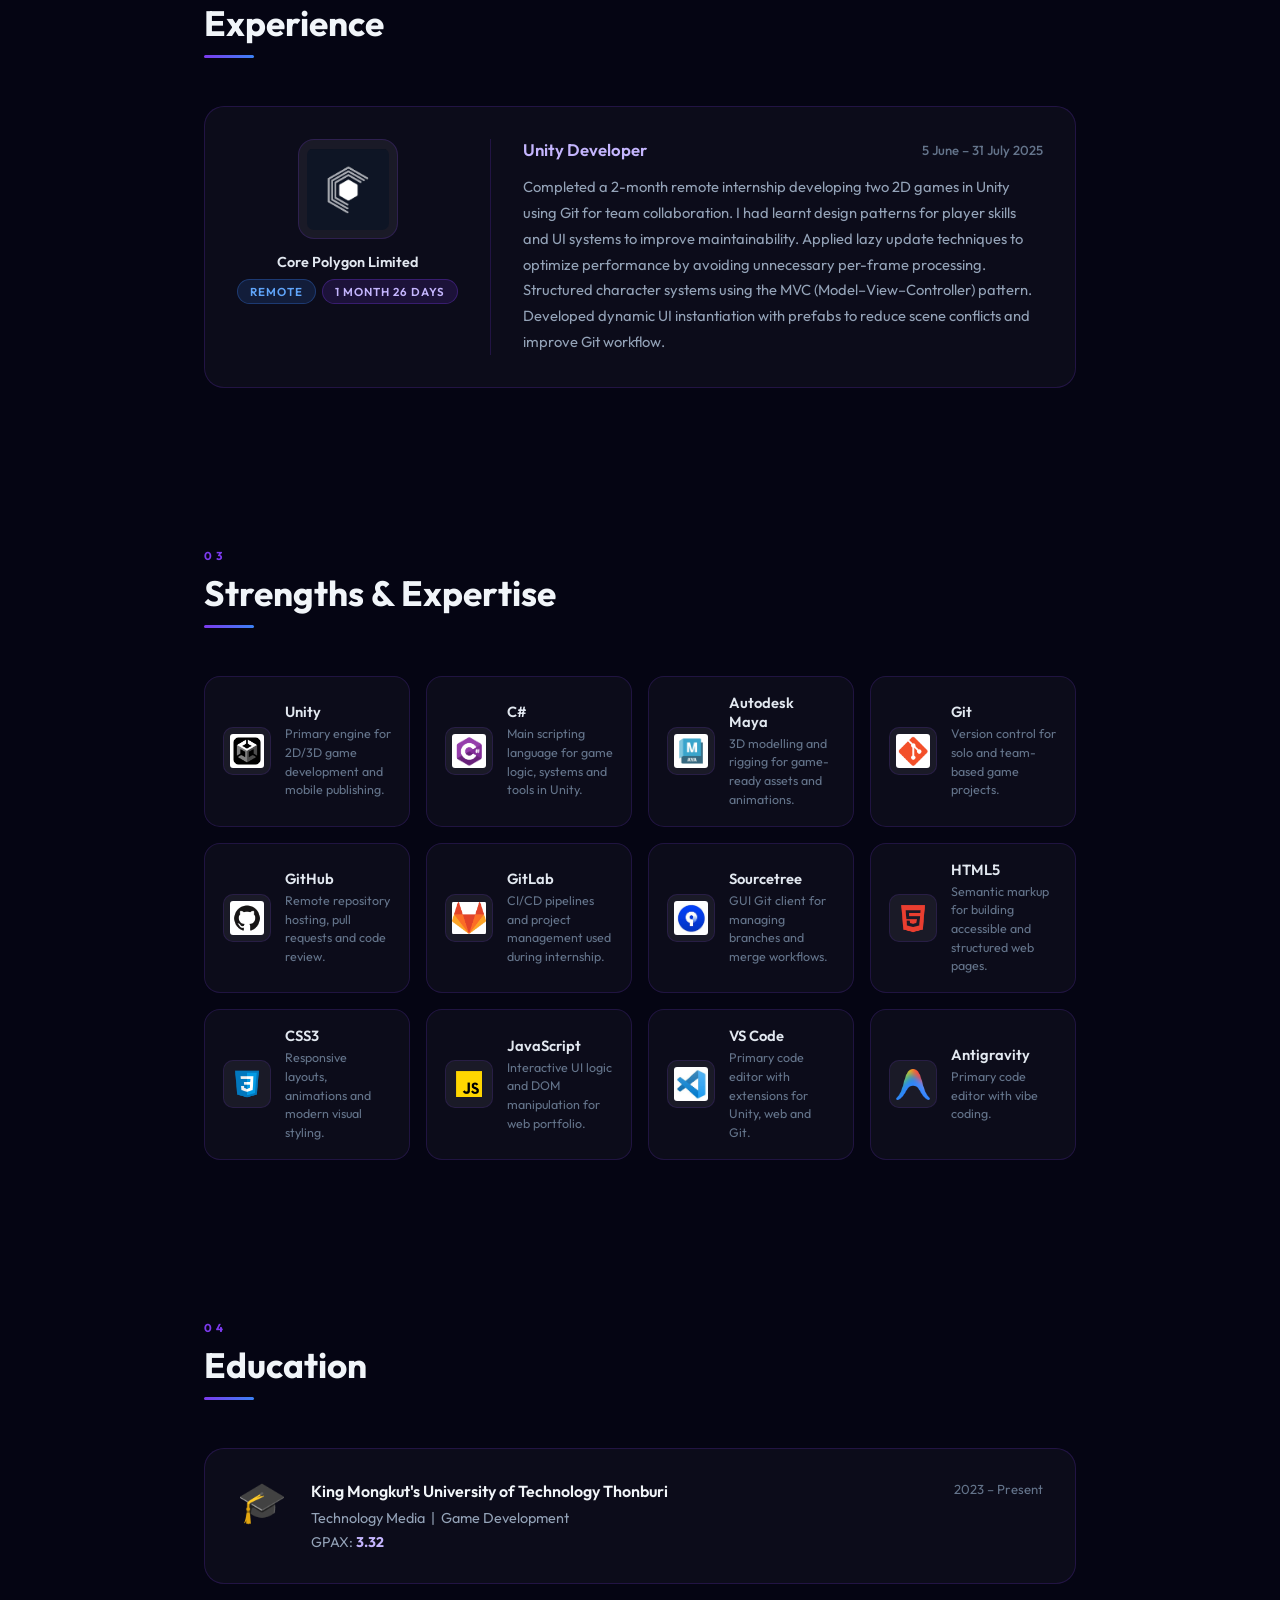
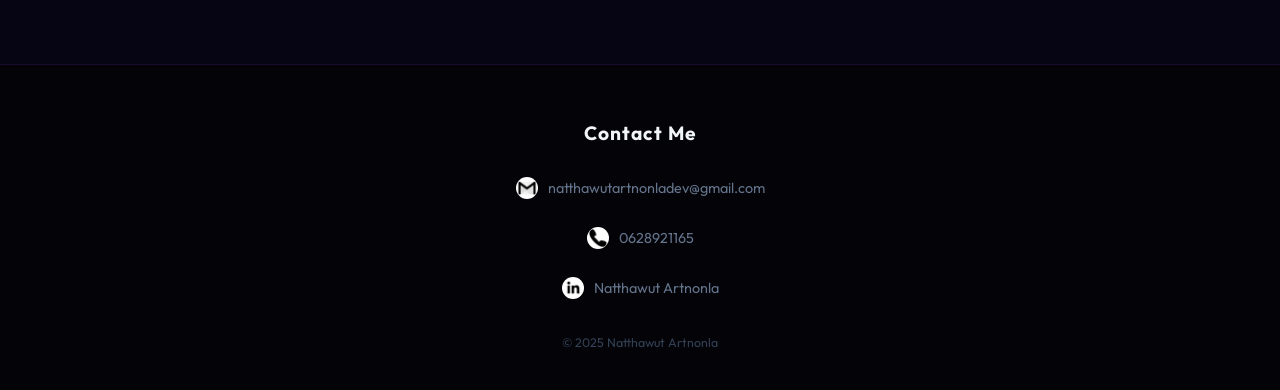
==== commit 038f1945: "chore : edit GPAX" ====
--- a/index.html
+++ b/index.html
@@ -272,7 +272,7 @@
                         <span class="edu-year">2023 – Present</span>
                     </div>
                     <p class="edu-major">Technology Media &nbsp;|&nbsp; Game Development</p>
-                    <p class="edu-gpa">GPAX: <strong>3.26</strong></p>
+                    <p class="edu-gpa">GPAX: <strong>3.32</strong></p>
                 </div>
             </div>
         </section>
--- a/CSS/home_page.css
+++ b/CSS/home_page.css
@@ -613,8 +613,8 @@
 }
 
 .exp-company img {
-    width: 80px;
-    height: 80px;
+    width: 100px;
+    height: 100px;
     border-radius: 16px;
     object-fit: contain;
     background: rgba(255, 255, 255, 0.06);
@@ -905,12 +905,15 @@
     }
 
     .exp-company {
+        width: 100%;
         flex-direction: column;
     }
 
-    .exp-company img {
-        width: 64px;
-        height: 64px;
+    .exp-company-meta{
+        display: flex;
+        align-items: center;
+        justify-content: center;
+        flex-direction: column;
     }
 
     .exp-header {
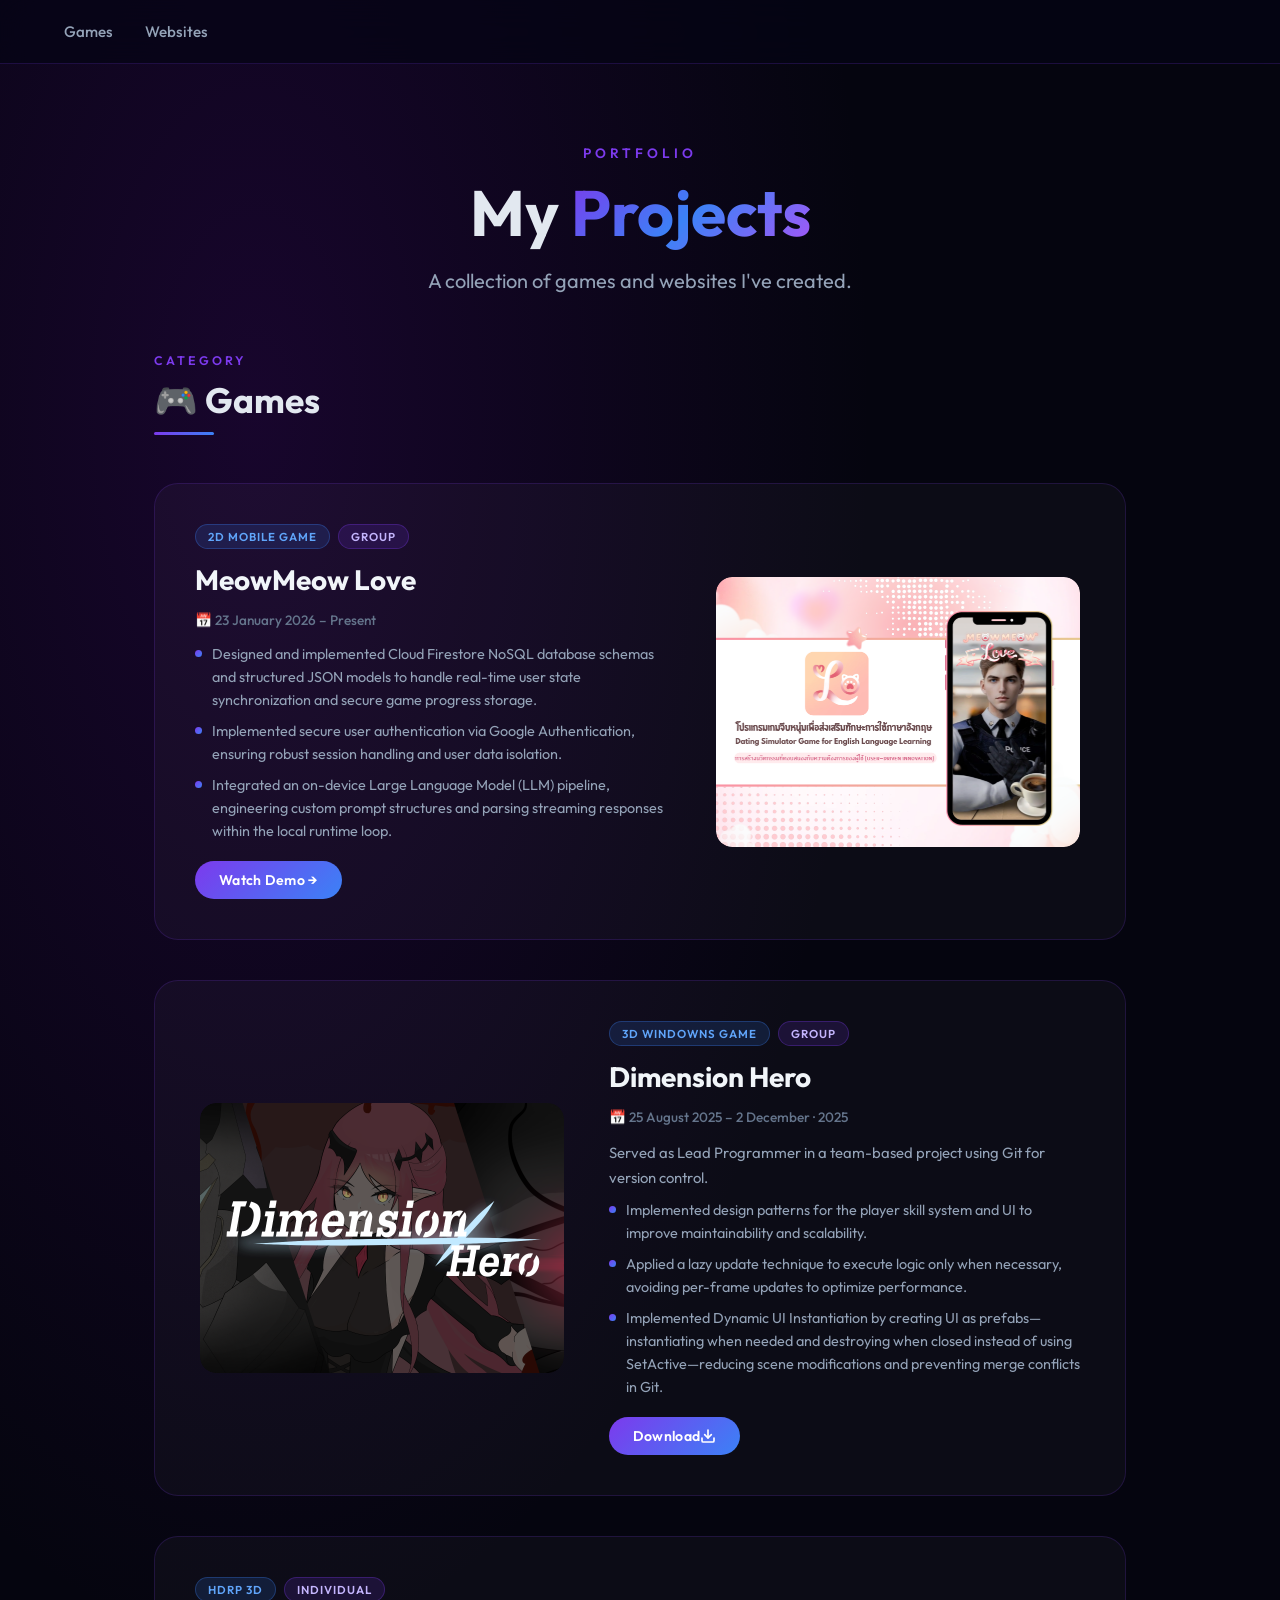
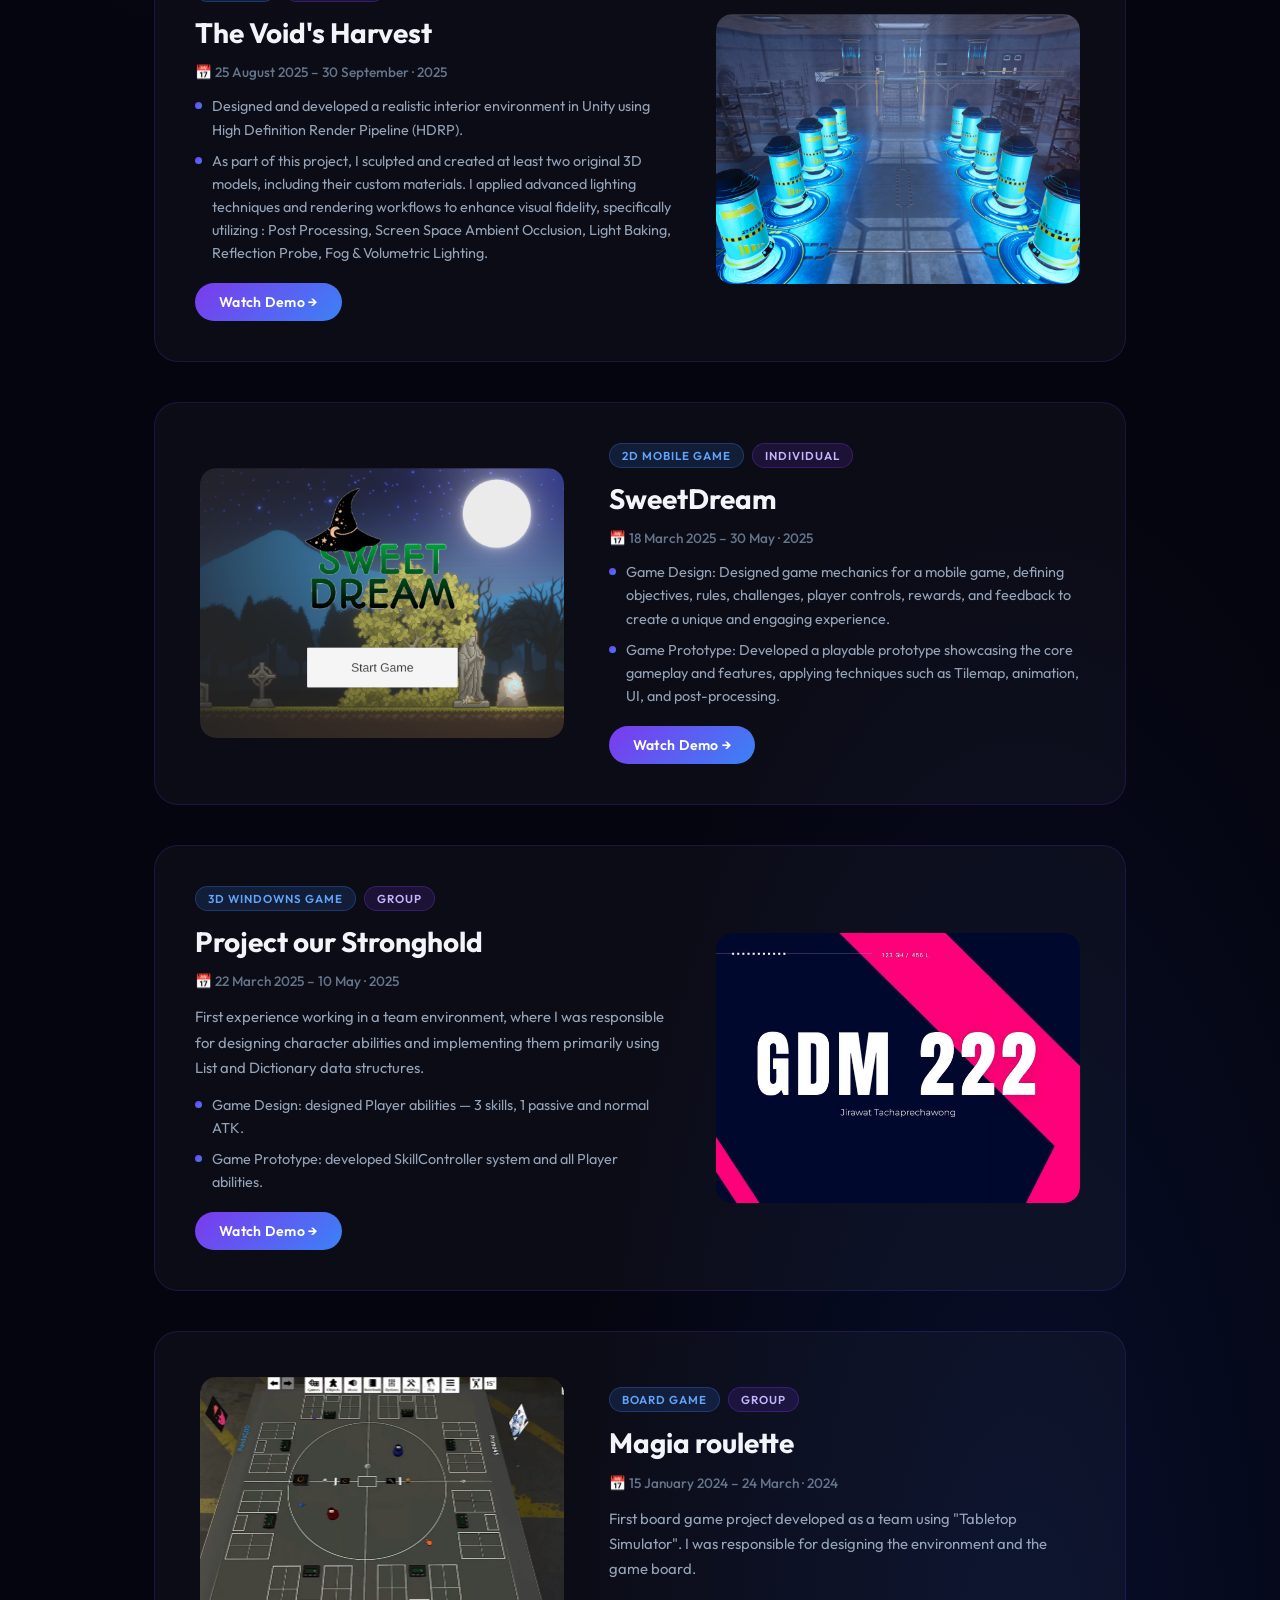
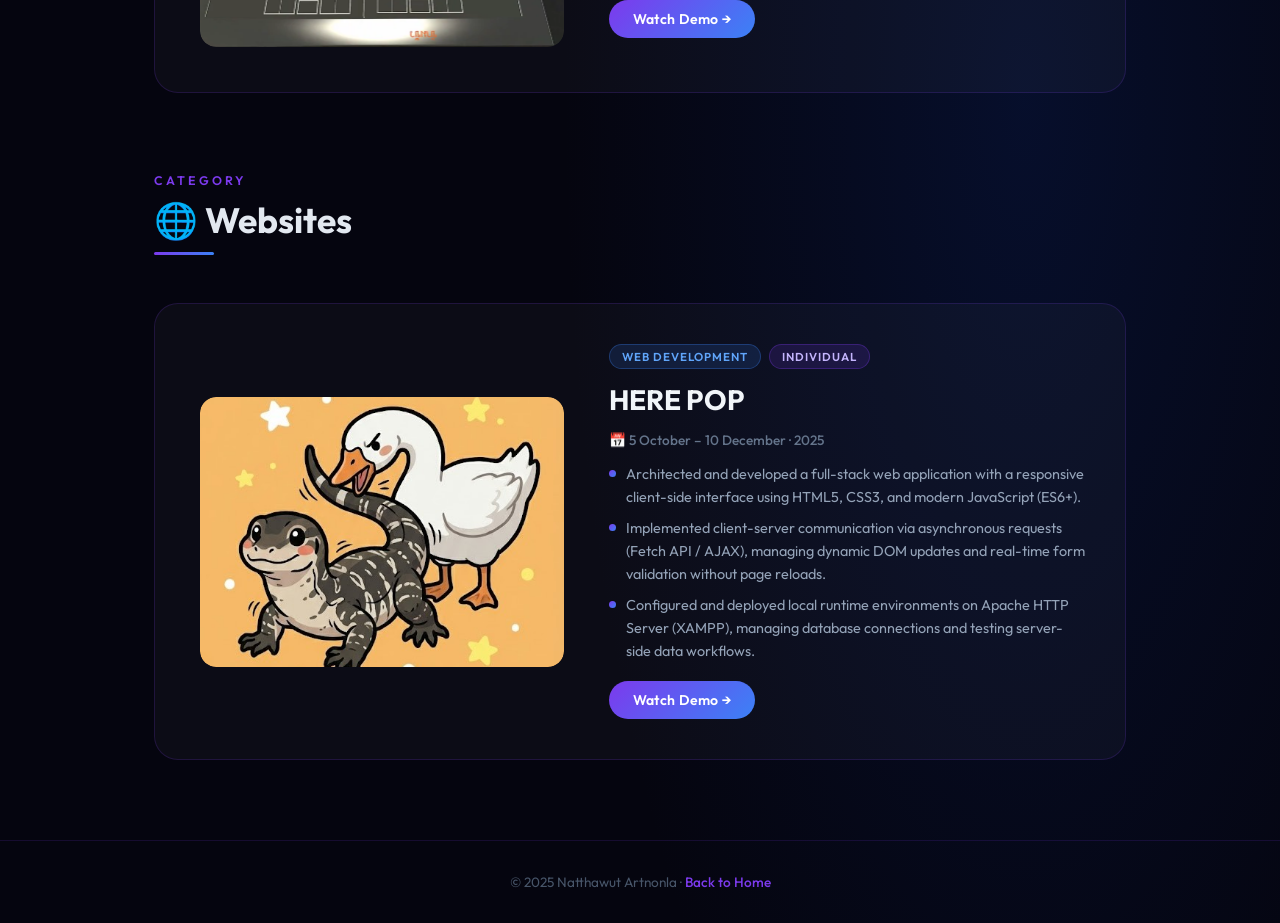
==== commit 243222ed: "chore : switch first page" ====
--- a/index.html
+++ b/index.html
@@ -4,67 +4,122 @@
 <head>
     <meta charset="UTF-8">
     <meta name="viewport" content="width=device-width, initial-scale=1.0">
-    <title>NATTHAWUT ARTNONLA</title>
+    <title>MY Projects</title>
     <link rel="preconnect" href="https://fonts.googleapis.com">
     <link rel="preconnect" href="https://fonts.gstatic.com" crossorigin>
     <link href="https://fonts.googleapis.com/css2?family=Outfit:wght@300;400;500;600;700&display=swap" rel="stylesheet">
-    <link rel="stylesheet" href="CSS/home_page.css">
+    <link rel="stylesheet" href="CSS/project.css">
+    <script src="JS/project.js"></script>
 </head>
 
 <body>
 
-    <!-- ===== SIDEBAR (mobile) ===== -->
-    <div id="side-menubar">
-        <div class="sidebar-inner">
-            <button id="closesidebar" aria-label="Close menu">
-                <svg xmlns="http://www.w3.org/2000/svg" width="22" height="22" viewBox="0 0 24 24" fill="none"
-                    stroke="currentColor" stroke-width="2.5" stroke-linecap="round" stroke-linejoin="round">
-                    <line x1="18" y1="6" x2="6" y2="18"></line>
-                    <line x1="6" y1="6" x2="18" y2="18"></line>
-                </svg>
-            </button>
-            <nav class="sidebar-nav">
-                <a href="#aboutMe">About Me</a>
-                <a href="#experience">Experience</a>
-                <a href="project.html">Projects</a>
-                <a href="#skills">Skills</a>
-                <a href="#education">Education</a>
-                <a href="#footer">Contact</a>
-            </nav>
-        </div>
+    <!-- Animated background particles -->
+    <div class="bg-particles">
+        <span></span><span></span><span></span><span></span><span></span>
+        <span></span><span></span><span></span><span></span><span></span>
     </div>
-    <div id="sidebar-overlay"></div>
-
-    <!-- ===== TOP NAVBAR ===== -->
-    <header class="navbar" id="navbar">
-        <!-- Hamburger (visible ≤560px) -->
-        <button id="showsidebar" aria-label="Open menu">
-            <span></span><span></span><span></span>
-        </button>
-
-        <div class="nav-logo">N<span class="accent">.</span>A</div>
-
-        <nav class="nav-links">
-            <a href="#aboutMe" class="nav-link">About Me</a>
-            <a href="#experience" class="nav-link">Experience</a>
-            <a href="project.html" class="nav-link nav-link-projects">Projects ↗</a>
-            <a href="#skills" class="nav-link">Skills</a>
-            <a href="#education" class="nav-link">Education</a>
-            <a href="#footer" class="nav-link">Contact</a>
-        </nav>
+
+    <!-- Navbar -->
+    <nav class="navbar">
+        <!-- <a href="index.html" class="back-btn">
+            <svg xmlns="http://www.w3.org/2000/svg" width="18" height="18" viewBox="0 0 24 24" fill="none"
+                stroke="currentColor" stroke-width="2.5" stroke-linecap="round" stroke-linejoin="round">
+                <polyline points="15 18 9 12 15 6"></polyline>
+            </svg>
+            Back
+        </a> -->
+        <div class="nav-links">
+            <a href="#games" class="nav-link">Games</a>
+            <a href="#websites" class="nav-link">Websites</a>
+            <!-- <a href="#models" class="nav-link">Models</a> -->
+        </div>
+    </nav>
+
+    <!-- Hero -->
+    <header class="hero">
+        <p class="hero-subtitle">Portfolio</p>
+        <h1 class="hero-title">My <span class="gradient-text">Projects</span></h1>
+        <p class="hero-desc">A collection of games and websites I've created.</p>
     </header>
 
-    <!-- ===== HERO ===== -->
-    <section class="hero">
-        <div class="hero-overlay"></div>
-        <div class="hero-content">
-            <p class="hero-eyebrow">Hello, I'm</p>
-            <h1 class="hero-name">NATTHAWUT<br><span class="gradient-text">ARTNONLA</span></h1>
-            <hr class="hero-divider">
-            <h2 class="hero-role">Game Developer</h2>
-            <div class="hero-btns">
-                <a href="CSS/Picture/Other/Natthawut_Artnonla_Resume.pdf" download class="btn btn-primary">
-                    Resume
+    <!-- ===== GAMES SECTION ===== -->
+    <section id="games" class="section">
+        <div class="section-header">
+            <div class="section-tag">Category</div>
+            <h2 class="section-title">🎮 Games</h2>
+        </div>
+
+        <!-- Game Card 1 -->
+        <article class="project-card reverse">
+            <div class="card-image">
+                <a href="https://drive.google.com/file/d/1RLMhVsX60sJejpXDkqnByj5qiEIsUB55/view?usp=sharing"
+                    target="_blank">
+                    <div class="img-container">
+                        <img src="CSS/Picture/Project/MeowMeowLove1.png">
+                        <div class="image-overlay">
+                            <span class="play-icon">▶ Watch Demo</span>
+                        </div>
+                    </div>
+                </a>
+            </div>
+            <div class="card-info">
+                <div class="card-meta">
+                    <span class="badge badge-blue">2D Mobile Game</span>
+                    <span class="badge badge-purple">Group</span>
+                </div>
+                <h3 class="card-title">MeowMeow Love</h3>
+                <p class="card-date">📅 23 January 2026 – Present</p>
+                <ul class="card-list">
+                    <li><span class="list-dot"></span>Designed and implemented Cloud Firestore NoSQL database schemas
+                        and structured JSON models to handle real-time user state synchronization and secure game
+                        progress storage.</li>
+                    <li><span class="list-dot"></span>Implemented secure user authentication via Google Authentication,
+                        ensuring robust session handling and user data isolation.</li>
+                    <li><span class="list-dot"></span>Integrated an on-device Large Language Model (LLM) pipeline,
+                        engineering custom prompt structures and parsing streaming responses within the local runtime
+                        loop.</li>
+                </ul>
+                <a href="https://drive.google.com/file/d/1RLMhVsX60sJejpXDkqnByj5qiEIsUB55/view?usp=sharing"
+                    target="_blank" class="card-btn">Watch Demo →</a>
+            </div>
+        </article>
+
+        <!-- Game Card 2 -->
+        <article class="project-card">
+            <div class="card-image">
+                <a href="https://youtu.be/eJXAXuPKf5o" target="_blank">
+                    <div class="img-container">
+                        <img src="CSS/Picture/Project/Dimension Hero.png" alt="Dimention Hero game screenshot">
+                        <div class="image-overlay">
+                            <span class="play-icon">▶ Watch Demo</span>
+                        </div>
+                    </div>
+                </a>
+            </div>
+            <div class="card-info">
+                <div class="card-meta">
+                    <span class="badge badge-blue">3D Windowns Game</span>
+                    <span class="badge badge-purple">Group</span>
+                </div>
+                <h3 class="card-title">Dimension Hero</h3>
+                <p class="card-date">📅 25 August 2025 – 2 December · 2025</p>
+                <ul class="card-list">
+                    <p class="card-desc">
+                        Served as Lead Programmer in a team-based project using Git for version control.
+                    </p>
+                    <li><span class="list-dot"></span>Implemented design patterns for the player skill system and UI to
+                        improve maintainability and scalability.</li>
+                    <li><span class="list-dot"></span>Applied a lazy update technique to execute logic only when
+                        necessary, avoiding per-frame updates to optimize performance.</li>
+                    <!-- <li><span class="list-dot"></span>Structured character systems using the MVC (Model–View–Controller)
+                        pattern to ensure clear separation of responsibilities.</li> -->
+                    <li><span class="list-dot"></span>Implemented Dynamic UI Instantiation by creating UI as
+                        prefabs—instantiating when needed and destroying when closed instead of using SetActive—reducing
+                        scene modifications and preventing merge conflicts in Git.</li>
+
+                </ul>
+                <a href="https://frame5482.itch.io/dimensionhero" target="_blank" class="card-btn">Download
                     <svg xmlns="http://www.w3.org/2000/svg" width="16" height="16" viewBox="0 0 24 24" fill="none"
                         stroke="currentColor" stroke-width="2.5" stroke-linecap="round" stroke-linejoin="round">
                         <path d="M21 15v4a2 2 0 0 1-2 2H5a2 2 0 0 1-2-2v-4" />
@@ -72,276 +127,315 @@
                         <line x1="12" y1="15" x2="12" y2="3" />
                     </svg>
                 </a>
-                <a href="CSS/Picture/Other/Natthawut_Artnonla_Transcript.pdf" target="_blank" class="btn btn-outline">
-                    Transcript
-                    <svg xmlns="http://www.w3.org/2000/svg" width="16" height="16" viewBox="0 0 24 24" fill="none"
-                        stroke="currentColor" stroke-width="2.5" stroke-linecap="round" stroke-linejoin="round">
-                        <path d="M18 13v6a2 2 0 0 1-2 2H5a2 2 0 0 1-2-2V8a2 2 0 0 1 2-2h6" />
-                        <polyline points="15 3 21 3 21 9" />
-                        <line x1="10" y1="14" x2="21" y2="3" />
-                    </svg>
-                </a>
-            </div>
-        </div>
-        <div class="hero-scroll-hint">
-            <span></span>Scroll
-        </div>
+            </div>
+        </article>
+
+        <!-- Game Card 3 -->
+        <article class="project-card reverse">
+            <div class="card-image">
+                <a href="https://drive.google.com/file/d/1V4D4Pu9bpTp0AyydatPi5W1kQPouvfk6/view?usp=drive_link"
+                    target="_blank">
+                    <div class="img-container">
+                        <img src="CSS/Picture/Project/HDRP/Screenshot 2025-09-28 013206.png"
+                            alt="The Void's Harvest game screenshot">
+                        <div class="image-overlay">
+                            <span class="play-icon">▶ Watch Demo</span>
+                        </div>
+                    </div>
+                </a>
+            </div>
+            <div class="card-info">
+                <div class="card-meta">
+                    <span class="badge badge-blue">HDRP 3D</span>
+                    <span class="badge badge-purple">Individual</span>
+                </div>
+                <h3 class="card-title">The Void's Harvest</h3>
+                <p class="card-date">📅 25 August 2025 – 30 September · 2025</p>
+                <ul class="card-list">
+                    <li><span class="list-dot"></span>Designed and developed a realistic interior environment in Unity
+                        using High Definition Render Pipeline (HDRP).
+                    </li>
+                    <li><span class="list-dot"></span>As part of this project, I sculpted and created at least two
+                        original 3D models, including their custom materials.
+                        I applied advanced lighting techniques and rendering workflows to enhance visual fidelity,
+                        specifically utilizing : Post Processing, Screen Space Ambient Occlusion, Light Baking,
+                        Reflection Probe, Fog & Volumetric Lighting.
+                    </li>
+                </ul>
+                <a href="https://drive.google.com/file/d/1V4D4Pu9bpTp0AyydatPi5W1kQPouvfk6/view?usp=drive_link"
+                    target="_blank" class="card-btn">Watch Demo →</a>
+            </div>
+        </article>
+
+        <!-- Game Card 4 -->
+        <article class="project-card">
+            <div class="card-image">
+                <a href="https://youtu.be/TnqT8OMCmWI" target="_blank">
+                    <div class="img-container">
+                        <img src="CSS/Picture/Project/SweetDream01.png" alt="SweetDream game screenshot">
+                        <div class="image-overlay">
+                            <span class="play-icon">▶ Watch Demo</span>
+                        </div>
+                    </div>
+                </a>
+            </div>
+            <div class="card-info">
+                <div class="card-meta">
+                    <span class="badge badge-blue">2D Mobile Game</span>
+                    <span class="badge badge-purple">Individual</span>
+                </div>
+                <h3 class="card-title">SweetDream</h3>
+                <p class="card-date">📅 18 March 2025 – 30 May · 2025</p>
+                <ul class="card-list">
+                    <li><span class="list-dot"></span>Game Design: Designed game mechanics for a mobile game, defining
+                        objectives, rules, challenges, player controls,
+                        rewards, and feedback to create a unique and engaging experience.</li>
+                    <li><span class="list-dot"></span>Game Prototype: Developed a playable prototype showcasing the core
+                        gameplay and features, applying techniques such
+                        as Tilemap, animation, UI, and post-processing.</li>
+                </ul>
+                <a href="https://youtu.be/TnqT8OMCmWI" target="_blank" class="card-btn">Watch Demo →</a>
+            </div>
+        </article>
+
+        <!-- Game Card 5 -->
+        <article class="project-card reverse">
+            <div class="card-image">
+                <a href="https://youtu.be/SMgjM12VaTE?si=pZQJ7mC2Y5BUNyD-" target="_blank">
+                    <div class="img-container">
+                        <img src="CSS/Picture/Project/Subject.jpg" alt="Project our Stronghold screenshot">
+                        <div class="image-overlay">
+                            <span class="play-icon">▶ Watch Demo</span>
+                        </div>
+                    </div>
+                </a>
+            </div>
+            <div class="card-info">
+                <div class="card-meta">
+                    <span class="badge badge-blue">3D Windowns Game</span>
+                    <span class="badge badge-purple">Group</span>
+                </div>
+                <h3 class="card-title">Project our Stronghold</h3>
+                <p class="card-date">📅 22 March 2025 – 10 May · 2025</p>
+                <p class="card-desc">
+                    First experience working in a team environment, where I was responsible for designing character
+                    abilities and implementing them primarily using List and Dictionary data structures.
+                </p>
+                <ul class="card-list">
+                    <li><span class="list-dot"></span>Game Design: designed Player abilities — 3 skills, 1 passive and
+                        normal ATK.</li>
+                    <li><span class="list-dot"></span>Game Prototype: developed SkillController system and all Player
+                        abilities.</li>
+                </ul>
+                <a href="https://youtu.be/SMgjM12VaTE?si=pZQJ7mC2Y5BUNyD-" target="_blank" class="card-btn">Watch Demo
+                    →</a>
+            </div>
+        </article>
+
+        <!-- Game Card 6 -->
+        <article class="project-card">
+            <div class="card-image">
+                <a href="https://youtu.be/2i_4KTPqQ7w?si=im1fEBVbJIatMyiv" target="_blank">
+                    <div class="img-container">
+                        <img src="CSS/Picture/Project/Magia roulette.png" alt="Magia roulettet">
+                        <div class="image-overlay">
+                            <span class="play-icon">▶ Watch Demo</span>
+                        </div>
+                    </div>
+                </a>
+            </div>
+            <div class="card-info">
+                <div class="card-meta">
+                    <span class="badge badge-blue">Board Game</span>
+                    <span class="badge badge-purple">Group</span>
+                </div>
+                <h3 class="card-title">Magia roulette</h3>
+                <p class="card-date">📅 15 January 2024 – 24 March · 2024</p>
+                <p class="card-desc">
+                    First board game project developed as a team using "Tabletop Simulator". I was responsible for
+                    designing the environment and the game board.
+                </p>
+                <a href="https://youtu.be/2i_4KTPqQ7w?si=im1fEBVbJIatMyiv" target="_blank" class="card-btn">Watch Demo
+                    →</a>
+            </div>
+        </article>
     </section>
 
-    <!-- ===== MAIN CONTENT ===== -->
-    <main id="main-content">
-
-        <!-- About Me -->
-        <section id="aboutMe" class="content-section">
-            <div class="section-label">01</div>
-            <h2 class="section-title">About Me</h2>
-            <div class="about-grid">
-                <div class="about-photo">
-                    <img src="CSS/Picture/Other/asic.jpg" alt="Natthawut Artnonla">
-                    <div class="photo-glow"></div>
-                </div>
-                <div class="about-text">
-                    <h3 class="about-name">Hi, I'm Natthawut Artnonla 👋</h3>
-                    <p class="about-bio">
-                        I have always been passionate about playing games, and it inspired me to pursue a degree in
-                        Technology Media, majoring in Game Development. I discovered my interest and aptitude for
-                        programming, which motivated me to actively seek hands-on experience as a game developer
-                        during every summer break.
-                    </p>
-                    <div class="contact-chips">
-                        <a class="chip" href="mailto:natthawutartnonladev@gmail.com">
-                            <img src="CSS/Picture/Icon/19578_0.jpg" alt="email">
-                            natthawutartnonladev@gmail.com
-                        </a>
-                        <a class="chip">
-                            <img src="CSS/Picture/Icon/19579_0.jpg" alt="phone">
-                            062-892-1165
-                        </a>
-                        <a class="chip" href="https://www.linkedin.com/in/natthawut-artnonla-027340320/"
-                            target="_blank">
-                            <img src="CSS/Picture/Icon/19580_0.jpg" alt="linkedin">
-                            Natthawut Artnonla
-                        </a>
-                    </div>
-                </div>
-            </div>
-        </section>
-
-        <!-- Experience -->
-        <section id="experience" class="content-section">
-            <div class="section-label">02</div>
-            <h2 class="section-title">Experience</h2>
-
-            <div class="exp-card">
-                <div class="exp-company">
-                    <img src="CSS/Picture/Other/CorePolygon.png" alt="Core Polygon Limited">
-                    <div class="exp-company-meta">
-                        <h3>Core Polygon Limited</h3>
-                        <div class="exp-badges">
-                            <span class="badge badge-blue">Remote</span>
-                            <span class="badge badge-purple">1 Month 26 days</span>
-                        </div>
-                    </div>
-                </div>
-                <div class="exp-divider"></div>
-                <div class="exp-details">
-                    <div class="exp-header">
-                        <span class="exp-role">Unity Developer</span>
-                        <span class="exp-date">5 June – 31 July 2025</span>
-                    </div>
-                    <p class="exp-desc">
-                        Completed a 2-month remote internship developing two 2D games in Unity using Git for team
-                        collaboration. I had learnt design patterns for player skills and UI systems to improve
-                        maintainability. Applied lazy update techniques to optimize performance by avoiding unnecessary
-                        per-frame processing. Structured character systems using the MVC (Model–View–Controller)
-                        pattern. Developed dynamic UI instantiation with prefabs to reduce scene conflicts and improve
-                        Git workflow.
-                    </p>
-                </div>
-            </div>
-        </section>
-
-        <!-- Skills -->
-        <section id="skills" class="content-section">
-            <div class="section-label">03</div>
-            <h2 class="section-title">Strengths &amp; Expertise</h2>
-            <div class="skills-grid">
-
-                <!-- Game Dev -->
-                <div class="skill-card">
-                    <img src="CSS/Picture/Skills/unity.png" alt="Unity">
-                    <div class="skill-info">
-                        <h4>Unity</h4>
-                        <p>Primary engine for 2D/3D game development and mobile publishing.</p>
-                    </div>
-                </div>
-                <div class="skill-card">
-                    <img src="CSS/Picture/Skills/cshape.png" alt="C#">
-                    <div class="skill-info">
-                        <h4>C#</h4>
-                        <p>Main scripting language for game logic, systems and tools in Unity.</p>
-                    </div>
-                </div>
-
-                <!-- 3D & Version Control -->
-                <div class="skill-card">
-                    <img src="CSS/Picture/Skills/maya.webp" alt="Maya">
-                    <div class="skill-info">
-                        <h4>Autodesk Maya</h4>
-                        <p>3D modelling and rigging for game-ready assets and animations.</p>
-                    </div>
-                </div>
-                <div class="skill-card">
-                    <img src="CSS/Picture/Skills/git.png" alt="Git">
-                    <div class="skill-info">
-                        <h4>Git</h4>
-                        <p>Version control for solo and team-based game projects.</p>
-                    </div>
-                </div>
-                <div class="skill-card">
-                    <img src="CSS/Picture/Skills/github.png" alt="GitHub">
-                    <div class="skill-info">
-                        <h4>GitHub</h4>
-                        <p>Remote repository hosting, pull requests and code review.</p>
-                    </div>
-                </div>
-                <div class="skill-card">
-                    <img src="CSS/Picture/Skills/gitlab.png" alt="GitLab">
-                    <div class="skill-info">
-                        <h4>GitLab</h4>
-                        <p>CI/CD pipelines and project management used during internship.</p>
-                    </div>
-                </div>
-                <div class="skill-card">
-                    <img src="CSS/Picture/Skills/sourcetree.jpg" alt="Sourcetree">
-                    <div class="skill-info">
-                        <h4>Sourcetree</h4>
-                        <p>GUI Git client for managing branches and merge workflows.</p>
-                    </div>
-                </div>
-
-                <!-- Web -->
-                <div class="skill-card">
-                    <img src="CSS/Picture/Skills/html5.png" alt="HTML5">
-                    <div class="skill-info">
-                        <h4>HTML5</h4>
-                        <p>Semantic markup for building accessible and structured web pages.</p>
-                    </div>
-                </div>
-                <div class="skill-card">
-                    <img src="CSS/Picture/Skills/css.png" alt="CSS">
-                    <div class="skill-info">
-                        <h4>CSS3</h4>
-                        <p>Responsive layouts, animations and modern visual styling.</p>
-                    </div>
-                </div>
-                <div class="skill-card">
-                    <img src="CSS/Picture/Skills/javascript.png" alt="JavaScript">
-                    <div class="skill-info">
-                        <h4>JavaScript</h4>
-                        <p>Interactive UI logic and DOM manipulation for web portfolio.</p>
-                    </div>
-                </div>
-                <div class="skill-card">
-                    <img src="CSS/Picture/Skills/vscode.jpg" alt="VS Code">
-                    <div class="skill-info">
-                        <h4>VS Code</h4>
-                        <p>Primary code editor with extensions for Unity, web and Git.</p>
-                    </div>
-                </div>
-                <div class="skill-card">
-                    <img src="CSS/Picture/Skills/antigravity.png" alt="Antigravity">
-                    <div class="skill-info">
-                        <h4>Antigravity</h4>
-                        <p>Primary code editor with vibe coding.</p>
-                    </div>
-                </div>
-
-            </div>
-        </section>
-
-        <!-- Education -->
-        <section id="education" class="content-section">
-            <div class="section-label">04</div>
-            <h2 class="section-title">Education</h2>
-            <div class="edu-card">
-                <div class="edu-icon">🎓</div>
-                <div class="edu-info">
-                    <div class="edu-row">
-                        <h3>King Mongkut's University of Technology Thonburi</h3>
-                        <span class="edu-year">2023 – Present</span>
-                    </div>
-                    <p class="edu-major">Technology Media &nbsp;|&nbsp; Game Development</p>
-                    <p class="edu-gpa">GPAX: <strong>3.32</strong></p>
-                </div>
-            </div>
-        </section>
-
-    </main>
-
-    <!-- ===== FOOTER ===== -->
-    <footer id="footer">
-        <p class="footer-heading">Contact Me</p>
-        <div class="footer-links">
-            <a href="mailto:natthawutartnonladev@gmail.com">
-                <img src="CSS/Picture/Icon/19578_0.jpg" alt="email"> natthawutartnonladev@gmail.com
-            </a>
-            <a>
-                <img src="CSS/Picture/Icon/19579_0.jpg" alt="phone"> 0628921165
-            </a>
-            <a href="https://www.linkedin.com/in/natthawut-artnonla-027340320/" target="_blank">
-                <img src="CSS/Picture/Icon/19580_0.jpg" alt="linkedin"> Natthawut Artnonla
-            </a>
-        </div>
-        <p class="footer-copy">© 2025 Natthawut Artnonla</p>
+    <!-- ===== WEBSITES SECTION ===== -->
+    <section id="websites" class="section">
+        <div class="section-header">
+            <div class="section-tag">Category</div>
+            <h2 class="section-title">🌐 Websites</h2>
+        </div>
+        <!-- Website Card 1 -->
+        <article class="project-card">
+            <div class="card-image">
+                <a href="https://drive.google.com/file/d/1gDzvzP9AnAFrClnCy0_hrMuTBeXoeK65/view?usp=sharing"
+                    target="_blank">
+                    <div class="img-container">
+                        <img src="CSS/Picture/Project/HerePop1.jpg" alt="Website Project screenshot">
+                        <div class="image-overlay">
+                            <span class="play-icon">▶ Watch Demo</span>
+                        </div>
+                    </div>
+                </a>
+            </div>
+            <div class="card-info">
+                <div class="card-meta">
+                    <span class="badge badge-blue">Web Development</span>
+                    <span class="badge badge-purple">Individual</span>
+                </div>
+                <h3 class="card-title">HERE POP</h3>
+                <p class="card-date">📅 5 October – 10 December · 2025</p>
+                <ul class="card-list">
+                    <li><span class="list-dot"></span>Architected and developed a full-stack web application with a
+                        responsive client-side interface using HTML5, CSS3, and modern JavaScript (ES6+).</li>
+                    <li><span class="list-dot"></span>Implemented client-server communication via asynchronous requests
+                        (Fetch API / AJAX), managing dynamic DOM updates and real-time form validation without page
+                        reloads.
+                    </li>
+                    <li><span class="list-dot"></span>Configured and deployed local runtime environments on Apache HTTP
+                        Server (XAMPP), managing database connections and testing server-side data workflows.
+                    </li>
+                </ul>
+                <a href="https://drive.google.com/file/d/1gDzvzP9AnAFrClnCy0_hrMuTBeXoeK65/view?usp=sharing"
+                    target="_blank" class="card-btn">Watch Demo →</a>
+            </div>
+        </article>
+    </section>
+
+    <!-- ===== MODELS SECTION ===== -->
+    <!--<section id="models" class="section">
+        <div class="section-header">
+            <div class="section-tag">Category</div>
+            <h2 class="section-title">🧊 Models</h2>
+        </div>
+
+        <div class="models-grid">
+
+            Model Card 1
+            <article class="model-card" data-title="Soldier boy" data-software="Autodesk Maya" data-polygons="~8200"
+                data-year="2025" data-desc="" data-images='["CSS/Picture/Project/Model/Pose1.jpg"]'>
+                <div class="model-image">
+                    <button class="model-view-btn" aria-label="View model details">
+                        <img src="CSS/Picture/Project/Model/Pose.png" alt="3D Model 1">
+                        <div class="image-overlay">
+                            <span class="play-icon">🔍 View</span>
+                        </div>
+                    </button>
+                </div>
+                <div class="model-info">
+                    <span class="badge badge-purple">3D Model</span>
+                    <h3 class="model-title">Soldier boy</h3>
+                    <p class="model-desc">Lorem ipsum dolor sit amet, consectetur adipiscing elit. Sed do eiusmod tempor
+                        incididunt ut labore.</p>
+                </div>
+            </article>
+
+            Model Card 2
+            <article class="model-card" data-title="Dream House" data-software="Autodesk Maya" data-polygons="~4000"
+                data-year="2024" data-desc=""
+                data-images='["CSS/Picture/Project/Model/house.jpg","CSS/Picture/Project/Model/house1.jpg","CSS/Picture/Project/Model/house2.jpg"]'>
+                <div class="model-image">
+                    <button class="model-view-btn" aria-label="View model details">
+                        <img src="CSS/Picture/Project/Model/house3.jpg" alt="3D Model 2">
+                        <div class="image-overlay">
+                            <span class="play-icon">🔍 View</span>
+                        </div>
+                    </button>
+                </div>
+                <div class="model-info">
+                    <span class="badge badge-purple">3D Model</span>
+                    <h3 class="model-title">Dream House</h3>
+                    <p class="model-desc">Lorem ipsum dolor sit amet, consectetur adipiscing elit. Sed do eiusmod tempor
+                        incididunt ut labore.</p>
+                </div>
+            </article>
+
+            Model Card 3
+            article class="model-card" data-title="Model Title 3" data-software="Autodesk Maya" data-polygons="~20,000"
+                data-year="2025"
+                data-desc="Short description of this 3D model. Explain the concept, techniques used, and what makes it interesting."
+                data-images='["#","#","#"]'>
+                <div class="model-image">
+                    <button class="model-view-btn" aria-label="View model details">
+                        <img src="#" alt="3D Model 3">
+                        <div class="image-overlay">
+                            <span class="play-icon">🔍 View</span>
+                        </div>
+                    </button>
+                </div>
+                <div class="model-info">
+                    <span class="badge badge-purple">3D Model</span>
+                    <h3 class="model-title">Model Title 3</h3>
+                    <p class="model-desc">Lorem ipsum dolor sit amet, consectetur adipiscing elit. Sed do eiusmod tempor
+                        incididunt ut labore.</p>
+                </div>
+            </article> -->
+
+    <!-- Model Card 4 -->
+    <!-- <article class="model-card" data-title="Model Title 4" data-software="Autodesk Maya" data-polygons="~5,200"
+                data-year="2025"
+                data-desc="Short description of this 3D model. Explain the concept, techniques used, and what makes it interesting."
+                data-images='["#","#","#"]'>
+                <div class="model-image">
+                    <button class="model-view-btn" aria-label="View model details">
+                        <img src="#" alt="3D Model 4">
+                        <div class="image-overlay">
+                            <span class="play-icon">🔍 View</span>
+                        </div>
+                    </button>
+                </div>
+                <div class="model-info">
+                    <span class="badge badge-purple">3D Model</span>
+                    <h3 class="model-title">Model Title 4</h3>
+                    <p class="model-desc">Lorem ipsum dolor sit amet, consectetur adipiscing elit. Sed do eiusmod tempor
+                        incididunt ut labore.</p>
+                </div>
+            </article>
+
+        </div>
+    </section>-->
+
+    <footer class="page-footer">
+        <p>© 2025 Natthawut Artnonla · <a href="index.html">Back to Home</a></p>
     </footer>
 
-    <script>
-        // ----- Navbar scroll shadow -----
-        const navbar = document.getElementById('navbar');
-        window.addEventListener('scroll', () => {
-            navbar.classList.toggle('scrolled', window.scrollY > 40);
-        });
-
-        // ----- Sidebar toggle -----
-        const showBtn = document.getElementById('showsidebar');
-        const closeBtn = document.getElementById('closesidebar');
-        const sidebar = document.getElementById('side-menubar');
-        const overlay = document.getElementById('sidebar-overlay');
-
-        function openSidebar() {
-            sidebar.classList.add('open');
-            overlay.classList.add('open');
-            document.body.classList.add('no-scroll');
-        }
-        function closeSidebar() {
-            sidebar.classList.remove('open');
-            overlay.classList.remove('open');
-            document.body.classList.remove('no-scroll');
-        }
-
-        showBtn.addEventListener('click', openSidebar);
-        closeBtn.addEventListener('click', closeSidebar);
-        overlay.addEventListener('click', closeSidebar);
-
-        // Close sidebar when a link is clicked
-        document.querySelectorAll('.sidebar-nav a').forEach(link => {
-            link.addEventListener('click', closeSidebar);
-        });
-
-        // ----- Scroll-reveal animation -----
-        const observer = new IntersectionObserver((entries) => {
-            entries.forEach(e => {
-                if (e.isIntersecting) {
-                    e.target.classList.add('visible');
-                    observer.unobserve(e.target);
-                }
-            });
-        }, { threshold: 0.12 });
-
-        document.querySelectorAll('.content-section').forEach(el => observer.observe(el));
-    </script>
-
+    <!-- ===== MODEL MODAL ===== -->
+    <div id="model-modal" class="modal-overlay" role="dialog" aria-modal="true" aria-hidden="true">
+        <div class="modal-box">
+            <!-- Close -->
+            <button class="modal-close" id="modal-close-btn" aria-label="Close modal">✕</button>
+
+            <!-- Gallery -->
+            <div class="modal-gallery">
+                <div class="gallery-track" id="gallery-track"></div>
+                <button class="gallery-btn gallery-prev" id="gallery-prev" aria-label="Previous image">&#8249;</button>
+                <button class="gallery-btn gallery-next" id="gallery-next" aria-label="Next image">&#8250;</button>
+                <div class="gallery-dots" id="gallery-dots"></div>
+            </div>
+
+            <!-- Info -->
+            <div class="modal-info">
+                <h2 class="modal-title" id="modal-title"></h2>
+                <div class="modal-meta-grid">
+                    <div class="meta-item">
+                        <span class="meta-label">Software</span>
+                        <span class="meta-value" id="modal-software"></span>
+                    </div>
+                    <div class="meta-item">
+                        <span class="meta-label">Polygons</span>
+                        <span class="meta-value" id="modal-polygons"></span>
+                    </div>
+                    <div class="meta-item">
+                        <span class="meta-label">Year</span>
+                        <span class="meta-value" id="modal-year"></span>
+                    </div>
+                </div>
+                <p class="modal-desc" id="modal-desc"></p>
+            </div>
+        </div>
+    </div>
 </body>
 
 </html>
--- a/CSS/project.css
+++ b/CSS/project.css
@@ -0,0 +1,1059 @@
+/* =============================================
+   RESET & BASE
+   ============================================= */
+*,
+*::before,
+*::after {
+    margin: 0;
+    padding: 0;
+    box-sizing: border-box;
+}
+
+html {
+    font-family: 'Outfit', Arial, sans-serif;
+    scroll-behavior: smooth;
+    font-size: 16px;
+}
+
+body {
+    background-color: #05050f;
+    background-image:
+        radial-gradient(ellipse 80% 50% at 20% 10%, rgba(59, 7, 100, 0.35) 0%, transparent 60%),
+        radial-gradient(ellipse 60% 50% at 80% 80%, rgba(10, 37, 110, 0.3) 0%, transparent 60%);
+    color: #e2e8f0;
+    min-height: 100vh;
+    overflow-x: hidden;
+    position: relative;
+}
+
+a {
+    text-decoration: none;
+    color: inherit;
+}
+
+/* =============================================
+   BACKGROUND PARTICLES
+   ============================================= */
+.bg-particles {
+    position: fixed;
+    inset: 0;
+    pointer-events: none;
+    z-index: 0;
+    overflow: hidden;
+}
+
+.bg-particles span {
+    position: absolute;
+    display: block;
+    border-radius: 50%;
+    animation: float-up linear infinite;
+    opacity: 0;
+}
+
+.bg-particles span:nth-child(1) {
+    width: 3px;
+    height: 3px;
+    left: 10%;
+    background: #7c3aed;
+    animation-duration: 18s;
+    animation-delay: 0s;
+}
+
+.bg-particles span:nth-child(2) {
+    width: 2px;
+    height: 2px;
+    left: 25%;
+    background: #3b82f6;
+    animation-duration: 22s;
+    animation-delay: 3s;
+}
+
+.bg-particles span:nth-child(3) {
+    width: 4px;
+    height: 4px;
+    left: 40%;
+    background: #a855f7;
+    animation-duration: 16s;
+    animation-delay: 1s;
+}
+
+.bg-particles span:nth-child(4) {
+    width: 2px;
+    height: 2px;
+    left: 55%;
+    background: #60a5fa;
+    animation-duration: 24s;
+    animation-delay: 5s;
+}
+
+.bg-particles span:nth-child(5) {
+    width: 3px;
+    height: 3px;
+    left: 70%;
+    background: #7c3aed;
+    animation-duration: 20s;
+    animation-delay: 2s;
+}
+
+.bg-particles span:nth-child(6) {
+    width: 2px;
+    height: 2px;
+    left: 85%;
+    background: #3b82f6;
+    animation-duration: 26s;
+    animation-delay: 7s;
+}
+
+.bg-particles span:nth-child(7) {
+    width: 5px;
+    height: 5px;
+    left: 15%;
+    background: rgba(168, 85, 247, 0.4);
+    animation-duration: 30s;
+    animation-delay: 4s;
+}
+
+.bg-particles span:nth-child(8) {
+    width: 2px;
+    height: 2px;
+    left: 60%;
+    background: #a78bfa;
+    animation-duration: 19s;
+    animation-delay: 9s;
+}
+
+.bg-particles span:nth-child(9) {
+    width: 3px;
+    height: 3px;
+    left: 78%;
+    background: #818cf8;
+    animation-duration: 23s;
+    animation-delay: 6s;
+}
+
+.bg-particles span:nth-child(10) {
+    width: 2px;
+    height: 2px;
+    left: 92%;
+    background: #6366f1;
+    animation-duration: 17s;
+    animation-delay: 11s;
+}
+
+@keyframes float-up {
+    0% {
+        bottom: -10px;
+        opacity: 0;
+        transform: translateX(0) scale(1);
+    }
+
+    10% {
+        opacity: 0.8;
+    }
+
+    90% {
+        opacity: 0.6;
+    }
+
+    100% {
+        bottom: 110vh;
+        opacity: 0;
+        transform: translateX(30px) scale(0.8);
+    }
+}
+
+/* =============================================
+   NAVBAR
+   ============================================= */
+.navbar {
+    position: sticky;
+    top: 0;
+    z-index: 100;
+    display: flex;
+    align-items: center;
+    justify-content: space-between;
+    padding: 0 5%;
+    height: 64px;
+    background: rgba(5, 5, 20, 0.7);
+    backdrop-filter: blur(20px);
+    -webkit-backdrop-filter: blur(20px);
+    border-bottom: 1px solid rgba(124, 58, 237, 0.2);
+}
+
+/* Back button */
+.back-btn {
+    display: inline-flex;
+    align-items: center;
+    gap: 6px;
+    padding: 8px 18px;
+    border-radius: 50px;
+    border: 1px solid rgba(124, 58, 237, 0.5);
+    background: rgba(124, 58, 237, 0.12);
+    color: #c4b5fd;
+    font-size: 0.9rem;
+    font-weight: 500;
+    cursor: pointer;
+    transition: all 0.3s ease;
+}
+
+.back-btn:hover {
+    background: linear-gradient(135deg, #7c3aed, #3b82f6);
+    border-color: #7c3aed;
+    color: #fff;
+    box-shadow: 0 0 16px rgba(124, 58, 237, 0.4);
+    transform: translateX(-5px);
+}
+
+/* Nav links */
+.nav-links {
+    display: flex;
+    gap: 32px;
+}
+
+.nav-link {
+    font-size: 0.95rem;
+    font-weight: 500;
+    color: #94a3b8;
+    position: relative;
+    transition: color 0.25s;
+}
+
+.nav-link::after {
+    content: '';
+    position: absolute;
+    bottom: -4px;
+    left: 0;
+    width: 0;
+    height: 2px;
+    border-radius: 2px;
+    background: linear-gradient(90deg, #7c3aed, #3b82f6);
+    transition: width 0.3s ease;
+}
+
+.nav-link:hover {
+    color: #e2e8f0;
+}
+
+.nav-link:hover::after {
+    width: 100%;
+}
+
+/* =============================================
+   HERO
+   ============================================= */
+.hero {
+    position: relative;
+    z-index: 1;
+    text-align: center;
+    padding: 80px 5% 60px;
+    animation: fade-down 0.8s ease both;
+}
+
+.hero-subtitle {
+    font-size: 0.85rem;
+    font-weight: 600;
+    letter-spacing: 4px;
+    text-transform: uppercase;
+    color: #7c3aed;
+    margin-bottom: 16px;
+}
+
+.hero-title {
+    font-size: clamp(2.4rem, 6vw, 4rem);
+    font-weight: 700;
+    line-height: 1.1;
+    margin-bottom: 20px;
+}
+
+.gradient-text {
+    background: linear-gradient(135deg, #7c3aed 0%, #3b82f6 50%, #a855f7 100%);
+    -webkit-background-clip: text;
+    -webkit-text-fill-color: transparent;
+    background-clip: text;
+}
+
+.hero-desc {
+    font-size: 1.25rem;
+    color: #94a3b8;
+    max-width: 480px;
+    margin: 0 auto;
+}
+
+@keyframes fade-down {
+    from {
+        opacity: 0;
+        transform: translateY(-24px);
+    }
+
+    to {
+        opacity: 1;
+        transform: translateY(0);
+    }
+}
+
+/* =============================================
+   SECTION COMMON
+   ============================================= */
+.section {
+    position: relative;
+    z-index: 1;
+    max-width: 1100px;
+    margin: 0 auto 80px;
+    padding: 0 5%;
+    animation: fade-up 0.7s ease both;
+}
+
+@keyframes fade-up {
+    from {
+        opacity: 0;
+        transform: translateY(32px);
+    }
+
+    to {
+        opacity: 1;
+        transform: translateY(0);
+    }
+}
+
+.section-header {
+    margin-bottom: 48px;
+}
+
+.section-tag {
+    font-size: 0.78rem;
+    font-weight: 600;
+    letter-spacing: 3px;
+    text-transform: uppercase;
+    color: #7c3aed;
+    margin-bottom: 10px;
+}
+
+.section-title {
+    font-size: clamp(1.6rem, 4vw, 2.2rem);
+    font-weight: 700;
+    color: #e2e8f0;
+    position: relative;
+    display: inline-block;
+}
+
+.section-title::after {
+    content: '';
+    display: block;
+    margin-top: 10px;
+    width: 60px;
+    height: 3px;
+    border-radius: 3px;
+    background: linear-gradient(90deg, #7c3aed, #3b82f6);
+}
+
+/* =============================================
+   BADGES
+   ============================================= */
+.badge {
+    display: inline-block;
+    font-size: 0.72rem;
+    font-weight: 600;
+    letter-spacing: 1px;
+    text-transform: uppercase;
+    padding: 4px 12px;
+    border-radius: 50px;
+}
+
+.badge-blue {
+    background: rgba(59, 130, 246, 0.15);
+    color: #60a5fa;
+    border: 1px solid rgba(59, 130, 246, 0.3);
+}
+
+.badge-purple {
+    background: rgba(124, 58, 237, 0.15);
+    color: #c4b5fd;
+    border: 1px solid rgba(124, 58, 237, 0.3);
+}
+
+/* =============================================
+   PROJECT CARDS (Games)
+   ============================================= */
+.project-card {
+    display: flex;
+    flex-direction: row;
+    gap: 40px;
+    align-items: center;
+    background: rgba(255, 255, 255, 0.03);
+    border: 1px solid rgba(124, 58, 237, 0.18);
+    border-radius: 24px;
+    padding: 40px;
+    margin-bottom: 40px;
+    backdrop-filter: blur(10px);
+    -webkit-backdrop-filter: blur(10px);
+    transition: transform 0.35s ease, border-color 0.35s ease, box-shadow 0.35s ease;
+    position: relative;
+    overflow: hidden;
+}
+
+.project-card::before {
+    content: '';
+    position: absolute;
+    inset: 0;
+    border-radius: 24px;
+    background: linear-gradient(135deg, rgba(124, 58, 237, 0.06) 0%, rgba(59, 130, 246, 0.04) 100%);
+    opacity: 0;
+    transition: opacity 0.35s ease;
+    pointer-events: none;
+}
+
+.project-card:hover {
+    transform: translateY(-6px);
+    border-color: rgba(124, 58, 237);
+    box-shadow: 0 12px 40px rgba(124, 58, 237, 0.5);
+}
+
+.project-card:hover::before {
+    opacity: 1;
+}
+
+.project-card.reverse {
+    flex-direction: row-reverse;
+}
+
+/* Card image */
+.card-image {
+    flex: 0 0 42%;
+    position: relative;
+    border-radius: 16px;
+    overflow: hidden;
+}
+
+.card-image a {
+    display: block;
+    position: relative;
+}
+
+.card-image a {
+    margin: 5px;
+}
+
+.img-container img {
+    width: 100%;
+    height: 270px;
+    object-fit: cover;
+    border-radius: 16px;
+    display: block;
+    transition: transform 0.4s ease;
+}
+
+.image-overlay {
+    position: absolute;
+    inset: 0;
+    background: rgba(7, 4, 22, 0.65);
+    border-radius: 16px;
+    display: flex;
+    align-items: center;
+    justify-content: center;
+    opacity: 0;
+    transition: opacity 0.3s ease;
+}
+
+.card-image a:hover {
+    transition: margin 0s ease;
+}
+
+.img-container {
+    overflow: hidden;
+    border-radius: 16px;
+    transition: transform 0.4s ease;
+}
+
+.card-image a:hover .img-container {
+    transform: scale(1);
+}
+
+.card-image a:hover .img-container img {
+    transform: scale(1.06);
+}
+
+.card-image a:hover .img-container .image-overlay {
+    opacity: 1;
+    margin: 0;
+}
+
+.play-icon {
+    font-size: 0.95rem;
+    font-weight: 600;
+    color: #fff;
+    background: linear-gradient(135deg, #7c3aed, #3b82f6);
+    padding: 10px 22px;
+    border-radius: 50px;
+    letter-spacing: 0.5px;
+}
+
+/* Card info */
+.card-info {
+    flex: 1;
+    display: flex;
+    flex-direction: column;
+    gap: 14px;
+}
+
+.card-meta {
+    display: flex;
+    gap: 8px;
+    flex-wrap: wrap;
+}
+
+.card-title {
+    font-size: clamp(1.3rem, 3vw, 1.75rem);
+    font-weight: 700;
+    color: #f1f5f9;
+    line-height: 1.2;
+}
+
+.card-date {
+    font-size: 0.85rem;
+    color: #64748b;
+    font-weight: 500;
+}
+
+.card-desc {
+    font-size: 0.93rem;
+    color: #94a3b8;
+    line-height: 1.7;
+}
+
+.card-list {
+    list-style: none;
+    display: flex;
+    flex-direction: column;
+    gap: 8px;
+}
+
+.card-list li {
+    font-size: 0.9rem;
+    color: #94a3b8;
+    display: flex;
+    align-items: flex-start;
+    gap: 10px;
+    line-height: 1.6;
+}
+
+.list-dot {
+    flex-shrink: 0;
+    width: 7px;
+    height: 7px;
+    border-radius: 50%;
+    background: linear-gradient(135deg, #7c3aed, #3b82f6);
+    margin-top: 7px;
+}
+
+.card-btn {
+    display: inline-flex;
+    align-items: center;
+    align-self: flex-start;
+    padding: 10px 24px;
+    border-radius: 50px;
+    background: linear-gradient(135deg, #7c3aed, #3b82f6);
+    color: #fff;
+    font-size: 0.88rem;
+    font-weight: 600;
+    letter-spacing: 0.3px;
+    transition: all 0.3s ease;
+    margin-top: 4px;
+}
+
+.card-btn:hover {
+    transform: translateX(4px);
+    box-shadow: 0 8px 24px rgba(124, 58, 237, 0.45);
+}
+
+/* =============================================
+   MODELS GRID
+   ============================================= */
+.models-grid {
+    display: grid;
+    grid-template-columns: 1fr 1fr 1fr;
+    gap: 24px;
+}
+
+.model-card {
+    background: rgba(255, 255, 255, 0.03);
+    border: 1px solid rgba(124, 58, 237, 0.18);
+    border-radius: 20px;
+    overflow: hidden;
+    transition: transform 0.35s ease, border-color 0.35s ease, box-shadow 0.35s ease;
+    position: relative;
+}
+
+.model-card:hover {
+    transform: translateY(-8px);
+    border-color: rgba(124, 58, 237, 0.5);
+    box-shadow: 0 20px 50px rgba(124, 58, 237, 0.2);
+}
+
+.model-image {
+    position: relative;
+    overflow: hidden;
+}
+
+.model-image a {
+    display: block;
+}
+
+.model-image img {
+    width: 100%;
+    height: 200px;
+    object-fit: cover;
+    display: block;
+    transition: transform 0.4s ease;
+    background: linear-gradient(135deg, #1e1b4b 0%, #0f172a 100%);
+}
+
+.model-image a:hover img {
+    transform: scale(1.07);
+}
+
+.model-image a:hover .image-overlay {
+    opacity: 1;
+}
+
+.model-info {
+    padding: 20px;
+    display: flex;
+    flex-direction: column;
+    gap: 10px;
+}
+
+.model-title {
+    font-size: 1.05rem;
+    font-weight: 700;
+    color: #f1f5f9;
+}
+
+.model-desc {
+    font-size: 0.85rem;
+    color: #64748b;
+    line-height: 1.65;
+}
+
+/* =============================================
+   FOOTER
+   ============================================= */
+.page-footer {
+    position: relative;
+    z-index: 1;
+    text-align: center;
+    padding: 32px 5%;
+    border-top: 1px solid rgba(124, 58, 237, 0.15);
+    color: #475569;
+    font-size: 0.85rem;
+}
+
+.page-footer a {
+    color: #7c3aed;
+    font-weight: 500;
+    transition: color 0.2s;
+}
+
+.page-footer a:hover {
+    color: #a855f7;
+}
+
+/* =============================================
+   MODEL VIEW BUTTON (replaces <a> in card)
+   ============================================= */
+.model-view-btn {
+    display: block;
+    width: 100%;
+    background: none;
+    border: none;
+    padding: 0;
+    cursor: pointer;
+    position: relative;
+}
+
+.model-view-btn:hover .image-overlay {
+    opacity: 1;
+}
+
+/* =============================================
+   MODAL OVERLAY
+   ============================================= */
+.modal-overlay {
+    display: none;
+    position: fixed;
+    inset: 0;
+    z-index: 2000;
+    background: rgba(0, 0, 0, 0.82);
+    backdrop-filter: blur(6px);
+    -webkit-backdrop-filter: blur(6px);
+    align-items: center;
+    justify-content: center;
+    padding: 24px;
+    animation: modal-fade-in 0.25s ease both;
+}
+
+.modal-overlay.active {
+    display: flex;
+}
+
+@keyframes modal-fade-in {
+    from {
+        opacity: 0;
+    }
+
+    to {
+        opacity: 1;
+    }
+}
+
+/* =============================================
+   MODAL BOX
+   ============================================= */
+.modal-box {
+    position: relative;
+    background: rgba(10, 8, 30, 0.95);
+    border: 1px solid rgba(124, 58, 237, 0.35);
+    border-radius: 24px;
+    width: 100%;
+    max-width: 860px;
+    max-height: 90vh;
+    overflow-y: auto;
+    scrollbar-width: thin;
+    scrollbar-color: rgba(124, 58, 237, 0.4) transparent;
+    box-shadow: 0 32px 80px rgba(0, 0, 0, 0.7), 0 0 40px rgba(124, 58, 237, 0.15);
+    animation: modal-slide-up 0.3s ease both;
+}
+
+@keyframes modal-slide-up {
+    from {
+        transform: translateY(30px);
+        opacity: 0;
+    }
+
+    to {
+        transform: translateY(0);
+        opacity: 1;
+    }
+}
+
+/* =============================================
+   CLOSE BUTTON
+   ============================================= */
+.modal-close {
+    position: absolute;
+    top: 16px;
+    right: 16px;
+    z-index: 10;
+    width: 36px;
+    height: 36px;
+    border-radius: 50%;
+    border: 1px solid rgba(124, 58, 237, 0.5);
+    background: rgba(124, 58, 237, 0.15);
+    color: #c4b5fd;
+    font-size: 1rem;
+    line-height: 1;
+    cursor: pointer;
+    display: flex;
+    align-items: center;
+    justify-content: center;
+    transition: all 0.25s ease;
+}
+
+.modal-close:hover {
+    background: linear-gradient(135deg, #7c3aed, #3b82f6);
+    border-color: #7c3aed;
+    color: #fff;
+    box-shadow: 0 0 16px rgba(124, 58, 237, 0.5);
+    transform: rotate(90deg);
+}
+
+/* =============================================
+   GALLERY
+   ============================================= */
+.modal-gallery {
+    position: relative;
+    width: 100%;
+    aspect-ratio: 16 / 9;
+    overflow: hidden;
+    border-radius: 24px 24px 0 0;
+    background: linear-gradient(135deg, #1e1b4b 0%, #0f172a 100%);
+}
+
+.gallery-track {
+    display: flex;
+    width: 100%;
+    height: 100%;
+    transition: transform 0.4s cubic-bezier(0.4, 0, 0.2, 1);
+}
+
+.gallery-track img {
+    flex: 0 0 100%;
+    width: 100%;
+    height: 100%;
+    object-fit: cover;
+    user-select: none;
+    pointer-events: none;
+}
+
+/* Gallery arrow buttons */
+.gallery-btn {
+    position: absolute;
+    top: 50%;
+    transform: translateY(-50%);
+    z-index: 5;
+    width: 42px;
+    height: 42px;
+    border-radius: 50%;
+    border: 1px solid rgba(255, 255, 255, 0.2);
+    background: rgba(10, 8, 30, 0.7);
+    color: #fff;
+    font-size: 1.6rem;
+    line-height: 1;
+    cursor: pointer;
+    display: flex;
+    align-items: center;
+    justify-content: center;
+    transition: all 0.25s ease;
+    backdrop-filter: blur(4px);
+}
+
+.gallery-btn:hover {
+    background: linear-gradient(135deg, #7c3aed, #3b82f6);
+    border-color: #7c3aed;
+    box-shadow: 0 0 16px rgba(124, 58, 237, 0.5);
+}
+
+.gallery-prev {
+    left: 14px;
+}
+
+.gallery-next {
+    right: 14px;
+}
+
+/* Dot indicators */
+.gallery-dots {
+    position: absolute;
+    bottom: 12px;
+    left: 50%;
+    transform: translateX(-50%);
+    display: flex;
+    gap: 8px;
+    z-index: 5;
+}
+
+.gallery-dot {
+    width: 8px;
+    height: 8px;
+    border-radius: 50%;
+    border: none;
+    background: rgba(255, 255, 255, 0.35);
+    cursor: pointer;
+    transition: background 0.25s ease, transform 0.25s ease;
+    padding: 0;
+}
+
+.gallery-dot.active {
+    background: #7c3aed;
+    transform: scale(1.3);
+    box-shadow: 0 0 8px rgba(124, 58, 237, 0.7);
+}
+
+/* =============================================
+   MODAL INFO
+   ============================================= */
+.modal-info {
+    padding: 28px 32px 36px;
+    display: flex;
+    flex-direction: column;
+    gap: 16px;
+}
+
+.modal-title {
+    font-size: clamp(1.3rem, 4vw, 1.8rem);
+    font-weight: 700;
+    color: #f1f5f9;
+}
+
+.modal-meta-grid {
+    display: grid;
+    grid-template-columns: repeat(3, 1fr);
+    gap: 12px;
+}
+
+.meta-item {
+    background: rgba(124, 58, 237, 0.08);
+    border: 1px solid rgba(124, 58, 237, 0.2);
+    border-radius: 12px;
+    padding: 12px 16px;
+    display: flex;
+    flex-direction: column;
+    gap: 4px;
+}
+
+.meta-label {
+    font-size: 0.72rem;
+    font-weight: 600;
+    letter-spacing: 2px;
+    text-transform: uppercase;
+    color: #7c3aed;
+}
+
+.meta-value {
+    font-size: 0.95rem;
+    font-weight: 600;
+    color: #e2e8f0;
+}
+
+.modal-desc {
+    font-size: 0.93rem;
+    color: #94a3b8;
+    line-height: 1.75;
+}
+
+/* =============================================
+   MODAL MOBILE — full screen ≤ 600px
+   ============================================= */
+@media (max-width: 600px) {
+    .modal-overlay {
+        padding: 0;
+        align-items: flex-end;
+    }
+
+    .modal-box {
+        border-radius: 20px 20px 0 0;
+        max-height: 96dvh;
+        border-bottom: none;
+    }
+
+    .modal-gallery {
+        border-radius: 20px 20px 0 0;
+        aspect-ratio: 4 / 3;
+    }
+
+    .modal-meta-grid {
+        grid-template-columns: 1fr 1fr;
+    }
+
+    .meta-item:last-child {
+        grid-column: span 2;
+    }
+
+    .modal-info {
+        padding: 20px 20px 32px;
+    }
+}
+
+/* =============================================
+   RESPONSIVE — ≤ 900px
+   ============================================= */
+@media (max-width: 900px) {
+
+    .project-card,
+    .project-card.reverse {
+        flex-direction: column;
+    }
+
+    .card-image {
+        flex: unset;
+        width: 100%;
+    }
+
+    .card-image img {
+        height: 220px;
+    }
+}
+
+/* =============================================
+   RESPONSIVE — ≤ 600px
+   ============================================= */
+@media (max-width: 600px) {
+    .navbar {
+        padding: 0 4%;
+    }
+
+    .nav-links {
+        gap: 20px;
+    }
+
+    .nav-link {
+        font-size: 0.85rem;
+    }
+
+    .hero {
+        padding: 50px 4% 40px;
+    }
+
+    .project-card {
+        padding: 24px;
+        gap: 24px;
+    }
+
+    .models-grid {
+        grid-template-columns: 1fr 1fr;
+        gap: 16px;
+    }
+}
+
+/* =============================================
+   RESPONSIVE — ≤ 460px
+   ============================================= */
+@media (max-width: 460px) {
+    :root {
+        font-size: 14px;
+    }
+
+    .navbar {
+        height: 56px;
+        padding: 0 4%;
+    }
+
+    .back-btn {
+        padding: 6px 13px;
+        font-size: 0.82rem;
+    }
+
+    .nav-links {
+        gap: 16px;
+    }
+
+    .nav-link {
+        font-size: 0.8rem;
+    }
+
+    .hero {
+        padding: 40px 4% 30px;
+    }
+
+    .section {
+        padding: 0 4%;
+        margin-bottom: 56px;
+    }
+
+    .project-card {
+        padding: 18px;
+        border-radius: 16px;
+        gap: 18px;
+    }
+
+    .card-image img {
+        height: 180px;
+    }
+
+    .card-btn {
+        padding: 9px 18px;
+        font-size: 0.82rem;
+    }
+
+    .models-grid {
+        grid-template-columns: 1fr;
+        gap: 14px;
+    }
+
+    .model-image img {
+        height: 170px;
+    }
+
+    .section-title {
+        font-size: 1.4rem;
+    }
+}
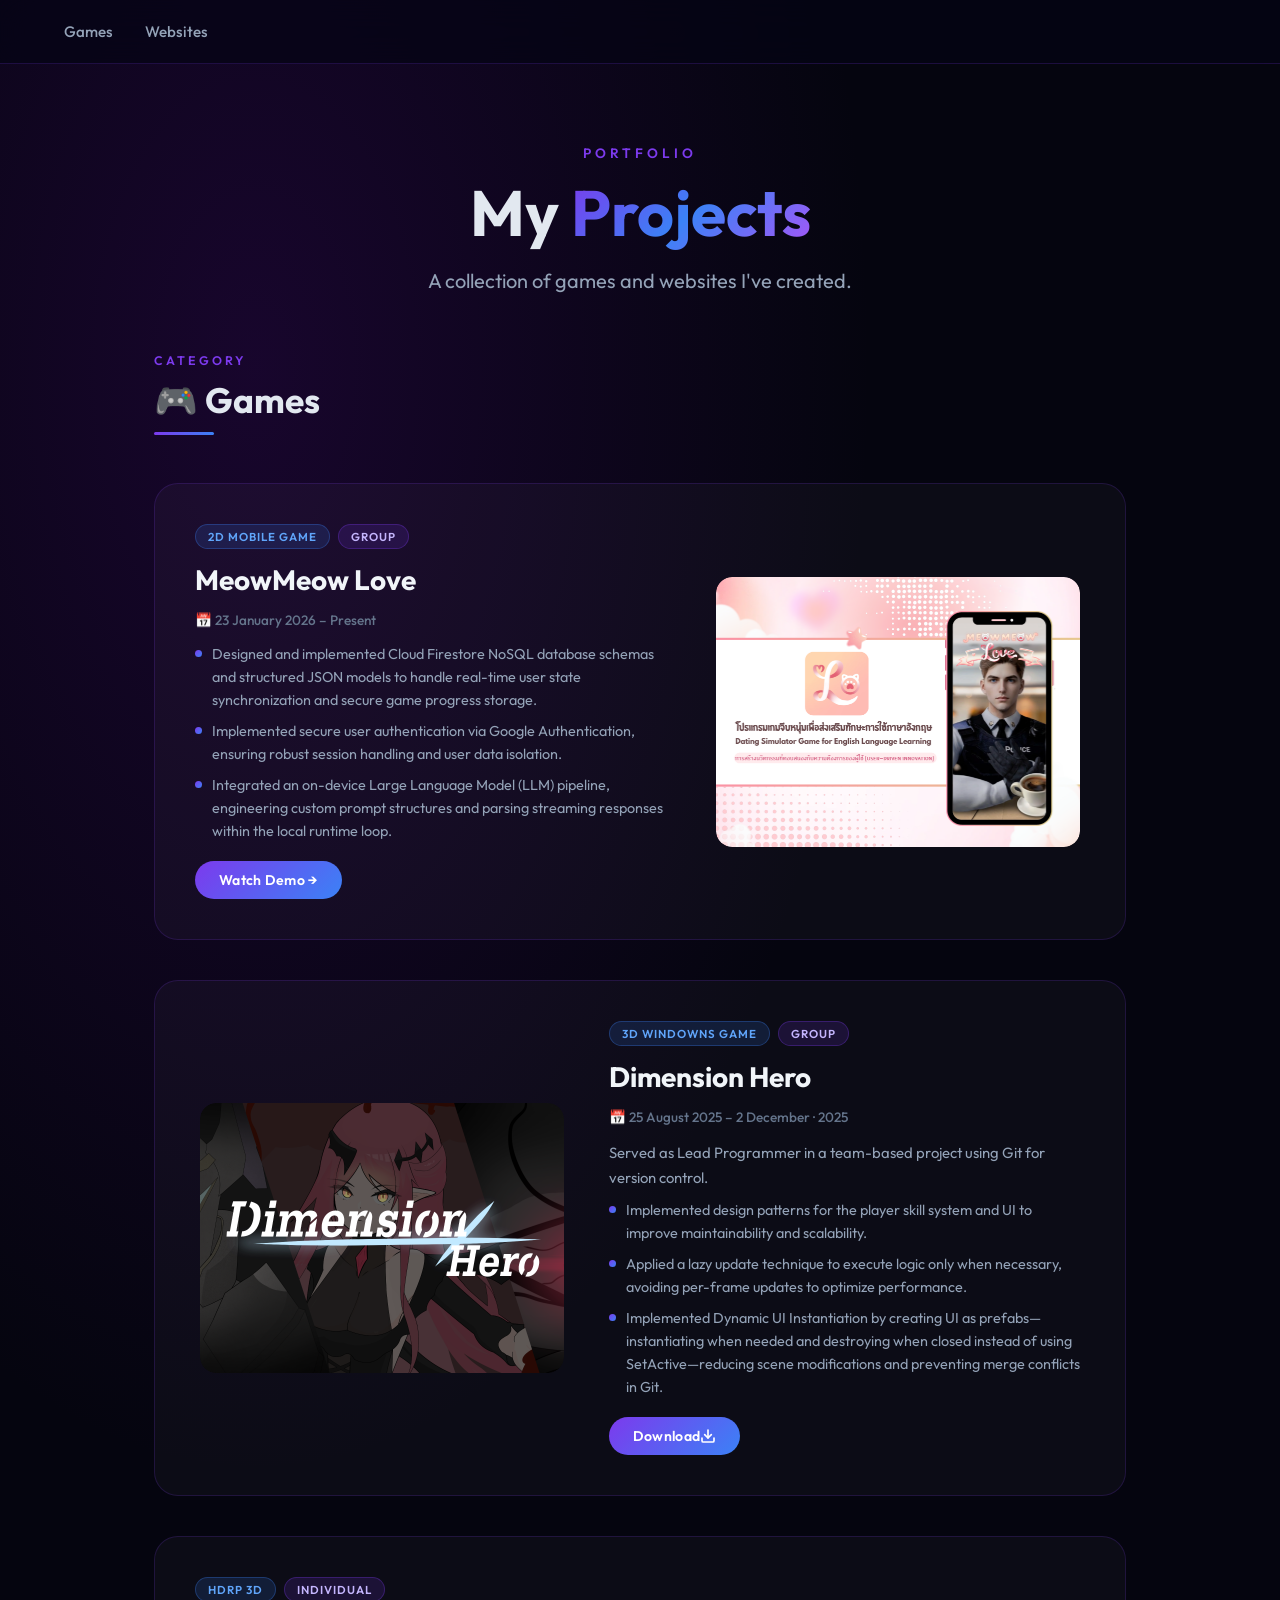
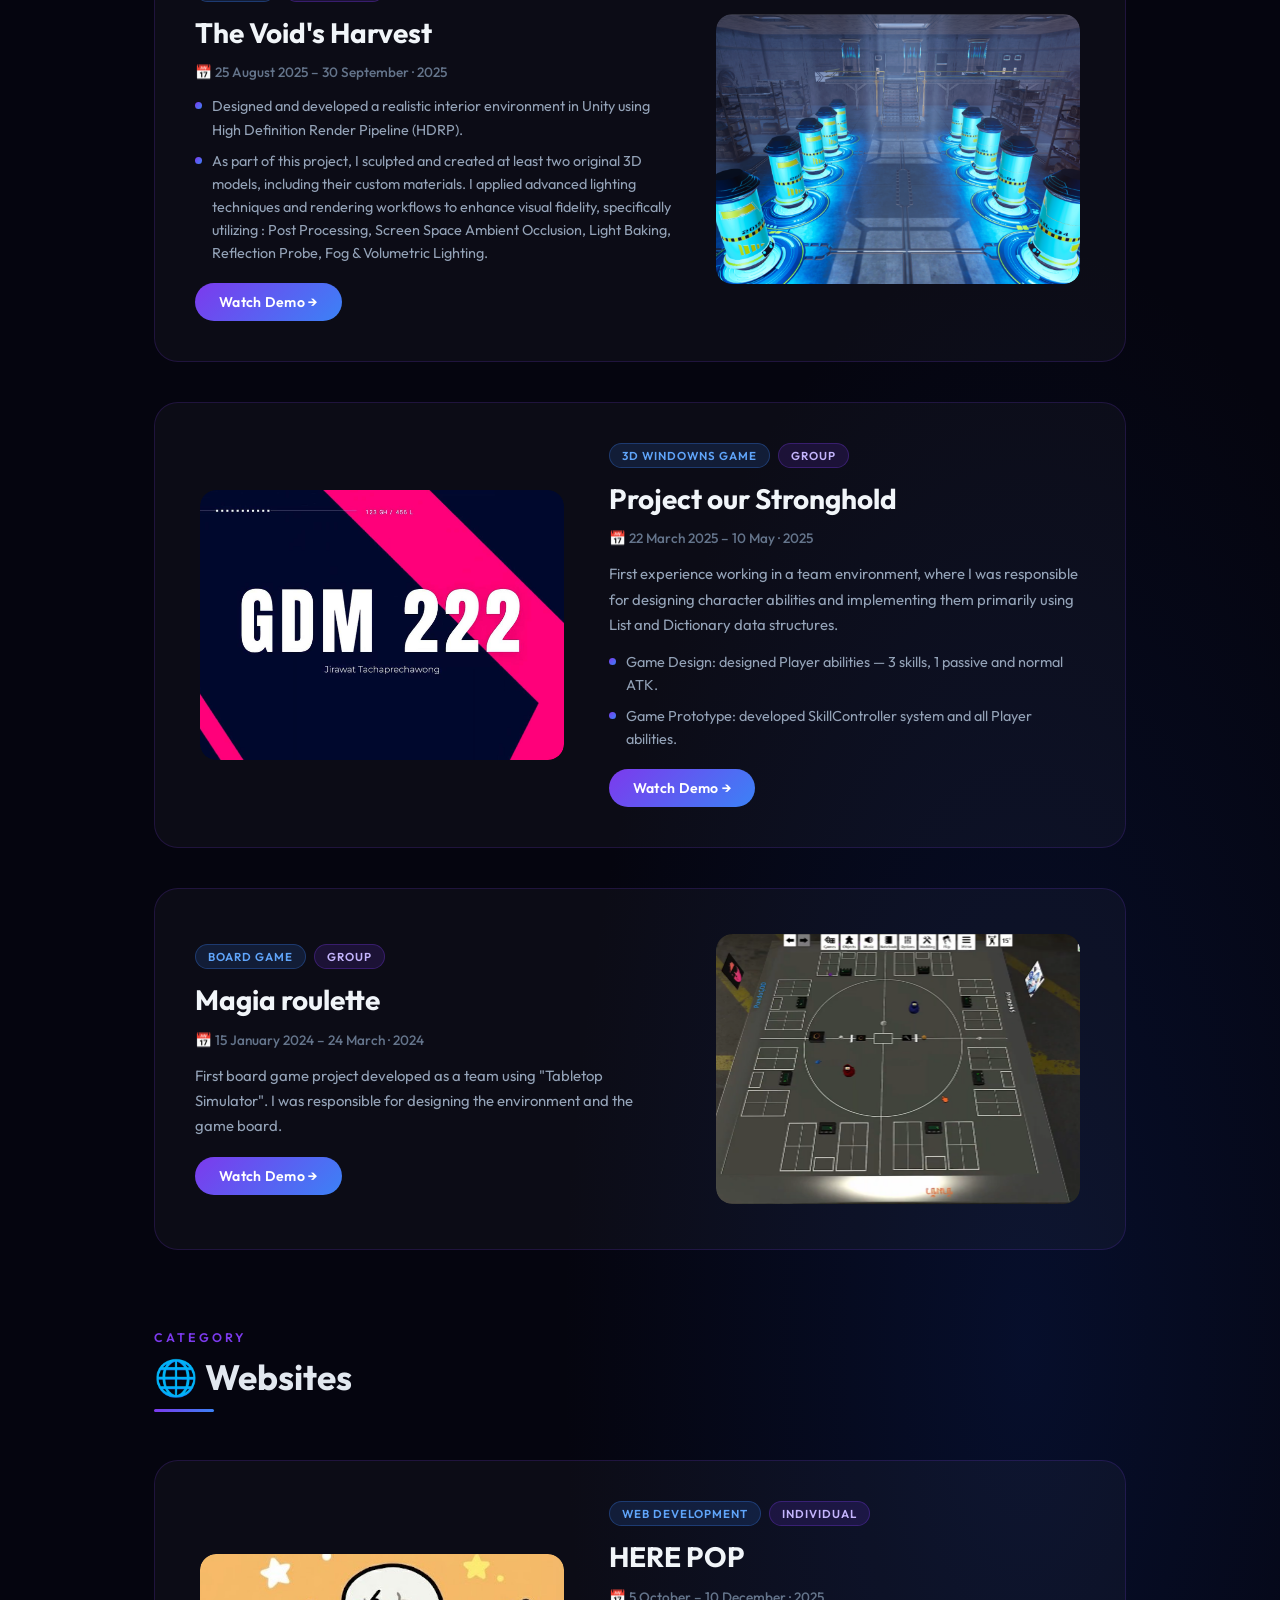
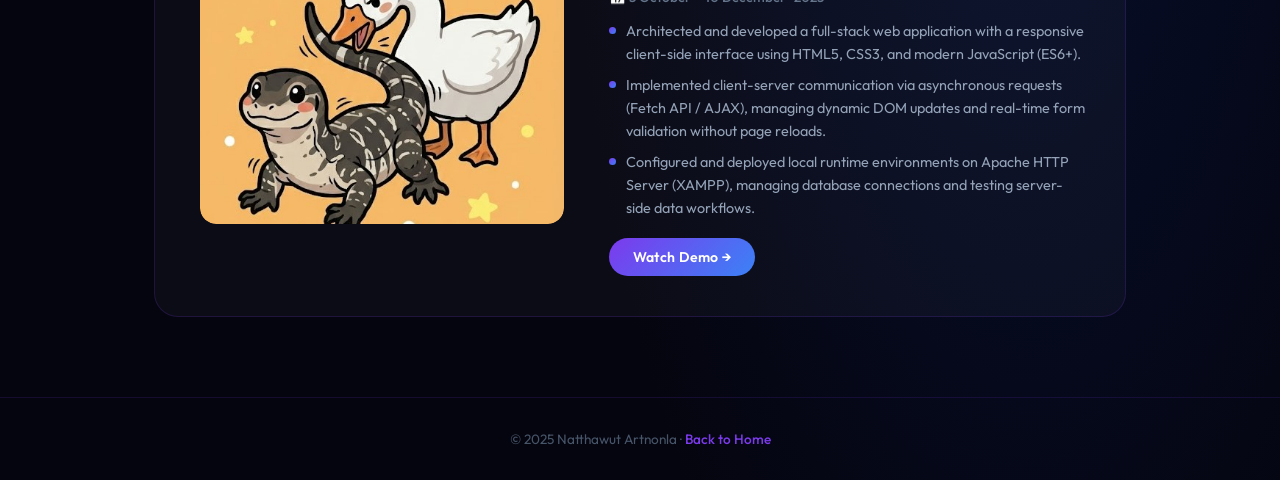
==== commit 84422ca2: "chore : update and hide a project" ====
--- a/index.html
+++ b/index.html
@@ -88,7 +88,7 @@
         <!-- Game Card 2 -->
         <article class="project-card">
             <div class="card-image">
-                <a href="https://youtu.be/eJXAXuPKf5o" target="_blank">
+                <a href="https://youtu.be/V4OHTTCNAgU" target="_blank">
                     <div class="img-container">
                         <img src="CSS/Picture/Project/Dimension Hero.png" alt="Dimention Hero game screenshot">
                         <div class="image-overlay">
@@ -168,7 +168,7 @@
         </article>
 
         <!-- Game Card 4 -->
-        <article class="project-card">
+        <!-- <article class="project-card">
             <div class="card-image">
                 <a href="https://youtu.be/TnqT8OMCmWI" target="_blank">
                     <div class="img-container">
@@ -196,10 +196,10 @@
                 </ul>
                 <a href="https://youtu.be/TnqT8OMCmWI" target="_blank" class="card-btn">Watch Demo →</a>
             </div>
-        </article>
+        </article> -->
 
         <!-- Game Card 5 -->
-        <article class="project-card reverse">
+        <article class="project-card">
             <div class="card-image">
                 <a href="https://youtu.be/SMgjM12VaTE?si=pZQJ7mC2Y5BUNyD-" target="_blank">
                     <div class="img-container">
@@ -233,7 +233,7 @@
         </article>
 
         <!-- Game Card 6 -->
-        <article class="project-card">
+        <article class="project-card reverse">
             <div class="card-image">
                 <a href="https://youtu.be/2i_4KTPqQ7w?si=im1fEBVbJIatMyiv" target="_blank">
                     <div class="img-container">
